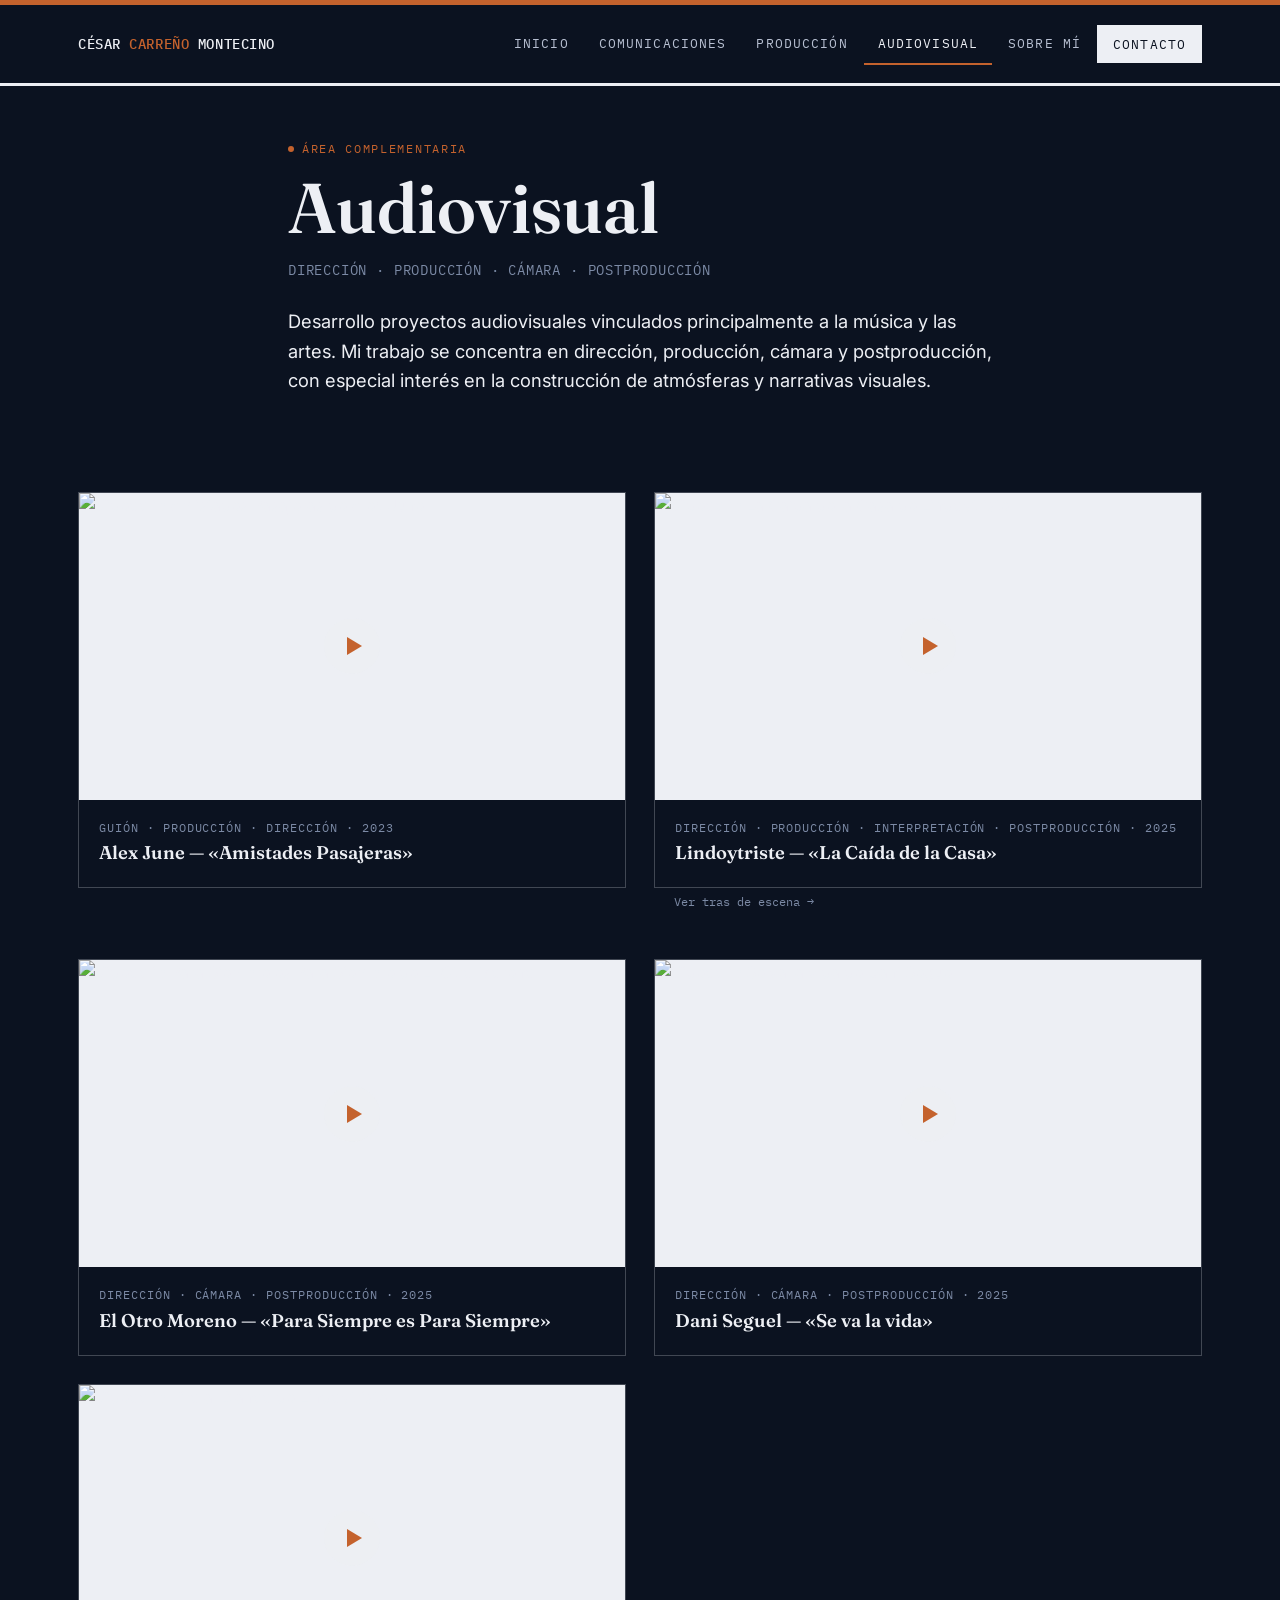
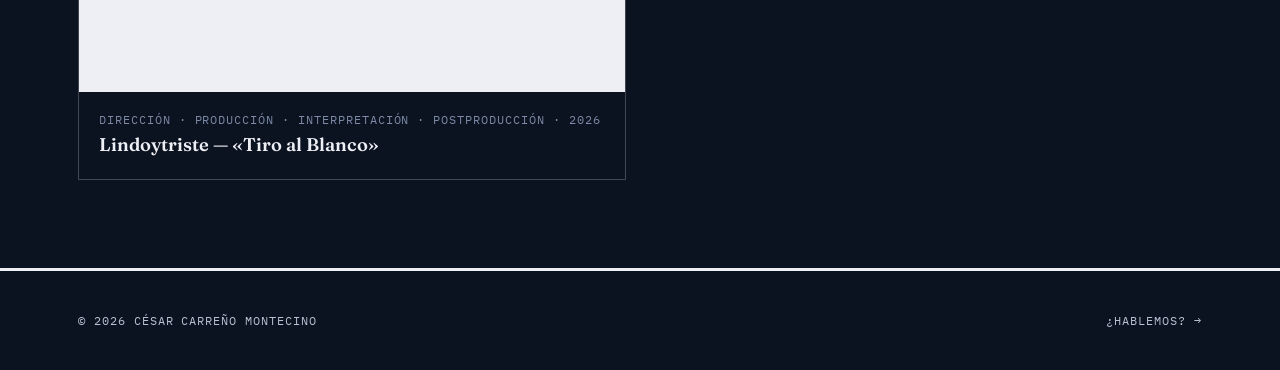
==== audiovisual.html @ a595844d "Actualizar URLs SEO y Open Graph al dominio final" ====
<!DOCTYPE html>
<html lang="es">
<head>
<meta charset="UTF-8">
<meta name="viewport" content="width=device-width, initial-scale=1.0">
<title>Audiovisual | César Carreño Montecino</title>
<meta name="description" content="Dirección, producción, cámara y postproducción de videoclips musicales para Alex June, Lindoytriste, El Otro Moreno y Dani Seguel.">
<link rel="canonical" href="https://cesar-carreno-portafolio.vercel.app/audiovisual">
<meta property="og:type" content="website">
<meta property="og:title" content="Audiovisual | César Carreño Montecino">
<meta property="og:description" content="Dirección · Producción · Cámara · Postproducción de videoclips musicales.">
<meta property="og:image" content="https://cesar-carreno-portafolio.vercel.app/images/hero-portrait.jpg">
<meta property="og:url" content="https://cesar-carreno-portafolio.vercel.app/audiovisual">
<meta name="twitter:card" content="summary_large_image">
<meta name="theme-color" content="#0B1220">
<link rel="icon" href="/favicon.svg" type="image/svg+xml">
<link rel="stylesheet" href="/styles.css">
</head>
<body>
<a class="skip-link" href="#main">Saltar al contenido</a>

<header class="masthead masthead-top">
  <div class="masthead-inner">
    <a class="wordmark" href="/">César <span>Carreño</span> Montecino</a>
    <button class="nav-toggle" aria-label="Abrir menú" aria-expanded="false">Menú</button>
    <nav class="mainnav">
      <a href="/">Inicio</a>
      <a href="/comunicaciones">Comunicaciones</a>
      <a href="/produccion">Producción</a>
      <a href="/audiovisual" class="active">Audiovisual</a>
      <a href="/sobre-mi">Sobre mí</a>
      <a href="/contacto" class="nav-cta">Contacto</a>
    </nav>
  </div>
</header>

<main id="main">
  <section class="tight">
    <div class="wrap section-head">
      <span class="eyebrow">Área complementaria</span>
      <h1>Audiovisual</h1>
      <p class="subtitle">Dirección · Producción · Cámara · Postproducción</p>
      <p class="lede" style="margin-top:26px;">Desarrollo proyectos audiovisuales vinculados principalmente a la música y las artes. Mi trabajo se concentra en dirección, producción, cámara y postproducción, con especial interés en la construcción de atmósferas y narrativas visuales.</p>
    </div>
  </section>

  <section class="tight" style="padding-top:0;">
    <div class="wrap">
      <div class="video-grid">

        <div>
          <a class="video-card" href="https://www.youtube.com/watch?v=8eD91YJhieY" target="_blank" rel="noopener noreferrer">
            <div class="video-thumb">
              <img src="https://img.youtube.com/vi/8eD91YJhieY/hqdefault.jpg" alt="Videoclip Amistades Pasajeras de Alex June" loading="lazy">
              <span class="play"><span>Reproducir</span></span>
            </div>
            <div class="video-info">
              <span class="byline">Guión · Producción · Dirección · 2023</span>
              <h4>Alex June — «Amistades Pasajeras»</h4>
            </div>
          </a>
        </div>

        <div>
          <a class="video-card" href="https://www.youtube.com/watch?v=Nj5y1FBvn6Q" target="_blank" rel="noopener noreferrer">
            <div class="video-thumb">
              <img src="https://img.youtube.com/vi/Nj5y1FBvn6Q/hqdefault.jpg" alt="Videoclip La Caída de la Casa de Lindoytriste" loading="lazy">
              <span class="play"><span>Reproducir</span></span>
            </div>
            <div class="video-info">
              <span class="byline">Dirección · Producción · Interpretación · Postproducción · 2025</span>
              <h4>Lindoytriste — «La Caída de la Casa»</h4>
            </div>
          </a>
          <div class="video-extra">
            <a href="https://www.youtube.com/watch?v=vmh6EcjZoqQ" target="_blank" rel="noopener noreferrer">Ver tras de escena →</a>
          </div>
        </div>

        <div>
          <a class="video-card" href="https://www.youtube.com/watch?v=SeJQJu-S7PA" target="_blank" rel="noopener noreferrer">
            <div class="video-thumb">
              <img src="https://img.youtube.com/vi/SeJQJu-S7PA/hqdefault.jpg" alt="Videoclip Para Siempre es Para Siempre de El Otro Moreno" loading="lazy">
              <span class="play"><span>Reproducir</span></span>
            </div>
            <div class="video-info">
              <span class="byline">Dirección · Cámara · Postproducción · 2025</span>
              <h4>El Otro Moreno — «Para Siempre es Para Siempre»</h4>
            </div>
          </a>
        </div>

        <div>
          <a class="video-card" href="https://www.youtube.com/watch?v=ylb5lRJeIGQ" target="_blank" rel="noopener noreferrer">
            <div class="video-thumb">
              <img src="https://img.youtube.com/vi/ylb5lRJeIGQ/hqdefault.jpg" alt="Videoclip Se va la vida de Dani Seguel" loading="lazy">
              <span class="play"><span>Reproducir</span></span>
            </div>
            <div class="video-info">
              <span class="byline">Dirección · Cámara · Postproducción · 2025</span>
              <h4>Dani Seguel — «Se va la vida»</h4>
            </div>
          </a>
        </div>

        <div>
          <a class="video-card" href="https://www.youtube.com/watch?v=xU6xwMFuQWM" target="_blank" rel="noopener noreferrer">
            <div class="video-thumb">
              <img src="https://img.youtube.com/vi/xU6xwMFuQWM/hqdefault.jpg" alt="Videoclip Tiro al Blanco de Lindoytriste" loading="lazy">
              <span class="play"><span>Reproducir</span></span>
            </div>
            <div class="video-info">
              <span class="byline">Dirección · Producción · Interpretación · Postproducción · 2026</span>
              <h4>Lindoytriste — «Tiro al Blanco»</h4>
            </div>
          </a>
        </div>

      </div>
    </div>
  </section>
</main>

<footer>
  <div class="wrap footer-inner">
    <span class="byline">© <span id="year"></span> César Carreño Montecino</span>
    <span class="byline"><a href="/contacto">¿Hablemos? →</a></span>
  </div>
</footer>

<script>document.getElementById('year').textContent = new Date().getFullYear();</script>
<script src="/script.js"></script>
</body>
</html>
---- styles.css ----
@import url('https://fonts.googleapis.com/css2?family=Fraunces:ital,opsz,wght@0,9..144,400;0,9..144,500;0,9..144,600;0,9..144,700;1,9..144,500&family=Inter:wght@400;500;600&family=IBM+Plex+Mono:wght@400;500&display=swap');

:root{
  --paper:#0B1220;
  --paper-alt:#111A2C;
  --ink:#EDEFF4;
  --ink-soft:#B8C0D2;
  --muted:#7C8AA5;
  --green:#3E8E7E;
  --red:#C4622D;
  --line:rgba(237,239,244,0.12);
  --line-strong:rgba(237,239,244,0.24);
  --display:'Fraunces',Georgia,serif;
  --body:'Inter',-apple-system,BlinkMacSystemFont,sans-serif;
  --mono:'IBM Plex Mono',ui-monospace,Menlo,monospace;
  --max:1180px;
}

*{box-sizing:border-box;}
html{scroll-behavior:smooth;}
body{
  margin:0;
  background:var(--paper);
  color:var(--ink);
  font-family:var(--body);
  font-size:16px;
  line-height:1.6;
  -webkit-font-smoothing:antialiased;
}
img{max-width:100%;display:block;}
a{color:inherit;}
.wrap{max-width:var(--max);margin:0 auto;padding:0 28px;}

.skip-link{
  position:absolute;left:-999px;top:0;background:var(--ink);color:var(--paper);
  padding:10px 16px;z-index:200;font-family:var(--mono);font-size:13px;
}
.skip-link:focus{left:12px;top:12px;}

.eyebrow{
  font-family:var(--mono);
  font-size:12px;
  letter-spacing:.14em;
  text-transform:uppercase;
  color:var(--red);
  display:inline-flex;
  align-items:center;
  gap:8px;
}
.eyebrow::before{
  content:"";
  width:6px;height:6px;
  background:var(--red);
  border-radius:50%;
  display:inline-block;
}
.byline{
  font-family:var(--mono);
  font-size:12px;
  letter-spacing:.08em;
  color:var(--muted);
  text-transform:uppercase;
}

.masthead{
  border-bottom:3px solid var(--ink);
  position:sticky;top:0;
  background:var(--paper);
  z-index:100;
}
.masthead-top{
  border-top:5px solid var(--red);
}
.masthead-inner{
  display:flex;
  align-items:center;
  justify-content:space-between;
  padding:18px 28px;
  max-width:var(--max);
  margin:0 auto;
}
.wordmark{
  font-family:var(--mono);
  font-weight:500;
  font-size:14px;
  letter-spacing:.04em;
  text-decoration:none;
  color:var(--ink);
  text-transform:uppercase;
}
.wordmark span{color:var(--red);}
nav.mainnav{display:flex;align-items:center;gap:2px;}
nav.mainnav a{
  font-family:var(--mono);
  font-size:12.5px;
  letter-spacing:.09em;
  text-transform:uppercase;
  text-decoration:none;
  color:var(--ink-soft);
  padding:10px 14px;
  border-bottom:2px solid transparent;
  transition:color .15s ease,border-color .15s ease;
}
nav.mainnav a:hover{color:var(--red);}
nav.mainnav a.active{color:var(--ink);border-color:var(--red);}
.nav-cta{
  font-family:var(--mono);
  font-size:12px;
  letter-spacing:.08em;
  text-transform:uppercase;
  background:var(--ink);
  color:var(--paper) !important;
  padding:9px 16px !important;
  border-bottom:none !important;
}
.nav-cta:hover{background:var(--red);color:var(--paper) !important;}
.nav-toggle{
  display:none;
  background:none;border:1px solid var(--ink);
  font-family:var(--mono);font-size:12px;letter-spacing:.08em;
  padding:8px 12px;cursor:pointer;color:var(--ink);text-transform:uppercase;
}

@media (max-width:860px){
  nav.mainnav{
    display:none;
    position:absolute;top:100%;left:0;right:0;
    background:var(--paper);
    border-bottom:3px solid var(--ink);
    flex-direction:column;align-items:stretch;padding:6px 0;
  }
  nav.mainnav.open{display:flex;}
  nav.mainnav a{padding:14px 28px;border-bottom:1px solid var(--line);}
  .nav-toggle{display:block;}
}

.btn{
  display:inline-flex;
  align-items:center;
  gap:8px;
  font-family:var(--mono);
  font-size:12.5px;
  letter-spacing:.08em;
  text-transform:uppercase;
  text-decoration:none;
  padding:13px 22px;
  border:1.5px solid var(--ink);
  color:var(--ink);
  transition:background .15s ease, color .15s ease, border-color .15s ease;
  cursor:pointer;
  background:transparent;
}
.btn:hover{background:var(--ink);color:var(--paper);}
.btn-solid{background:var(--ink);color:var(--paper);}
.btn-solid:hover{background:var(--red);border-color:var(--red);}
.btn-red{border-color:var(--red);color:var(--red);}
.btn-red:hover{background:var(--red);color:var(--paper);}
.btn-row{display:flex;flex-wrap:wrap;gap:12px;}

section{padding:76px 0;}
section.tight{padding:48px 0;}
.section-head{max-width:760px;margin-bottom:48px;}
.section-head h1, .section-head h2{margin:10px 0 0;}
h1,h2,h3,h4{font-family:var(--display);font-weight:600;line-height:1.08;margin:0 0 .5em;}
h1{font-size:clamp(2.6rem,6vw,4.4rem);}
h2{font-size:clamp(1.9rem,3.6vw,2.7rem);}
h3{font-size:1.35rem;font-weight:600;}
p{margin:0 0 1em;color:var(--ink-soft);}
p.lede{font-size:1.15rem;color:var(--ink);}
.subtitle{
  font-family:var(--mono);
  font-size:13.5px;
  letter-spacing:.06em;
  text-transform:uppercase;
  color:var(--muted);
  margin-top:14px;
}
hr.rule{border:none;border-top:1px solid var(--line);margin:0;}
hr.rule-strong{border:none;border-top:2px solid var(--ink);margin:0;}

a.inline-link{
  color:var(--red);
  text-decoration-thickness:1px;
  text-underline-offset:3px;
}
a.inline-link:hover{color:var(--ink);}

.hero{padding:56px 0 72px;}
.hero-grid{display:grid;grid-template-columns:1.1fr .9fr;gap:56px;align-items:center;}
.hero-photo-wrap{
  border:2px solid var(--ink);
  position:relative;
}
.hero-photo-wrap::before{
  content:"";
  position:absolute;inset:10px;
  border:1px solid var(--red);
  pointer-events:none;
}
.hero-photo-wrap img{width:100%;height:100%;object-fit:cover;aspect-ratio:4/5;}
.hero-name{margin-top:16px;}
.hero-role{font-family:var(--mono);font-size:14px;letter-spacing:.05em;color:var(--ink-soft);text-transform:uppercase;margin-top:10px;}
.hero-value{font-family:var(--display);font-style:italic;font-weight:500;font-size:1.4rem;color:var(--green);margin:20px 0;}
.hero-bio{max-width:52ch;}
.hero .btn-row{margin-top:28px;}

@media (max-width:860px){
  .hero-grid{grid-template-columns:1fr;gap:36px;}
  .hero-photo-wrap{max-width:340px;}
}

.teasers{display:grid;grid-template-columns:repeat(3,1fr);gap:1px;background:var(--ink);border-top:1px solid var(--ink);border-bottom:1px solid var(--ink);}
.teaser{background:var(--paper);padding:32px 28px;text-decoration:none;color:var(--ink);transition:background .15s ease;}
.teaser:hover{background:var(--paper-alt);}
.teaser .num{font-family:var(--mono);font-size:12px;color:var(--red);}
.teaser h3{margin:14px 0 10px;}
.teaser p{font-size:.95rem;margin:0;}
@media (max-width:760px){.teasers{grid-template-columns:1fr;}}

.project{padding:56px 0;border-top:1px solid var(--line);}
.project-grid{display:grid;grid-template-columns:.85fr 1.15fr;gap:48px;align-items:start;}
.project-media img{width:100%;border:1px solid var(--line-strong);}
.project-media figcaption{font-family:var(--mono);font-size:11.5px;color:var(--muted);margin-top:8px;letter-spacing:.03em;}
.project-media{margin:0;}
.project h3{margin-top:8px;}
.tags{font-family:var(--mono);font-size:12px;letter-spacing:.04em;color:var(--green);text-transform:uppercase;margin:16px 0;}
.linklist{list-style:none;margin:18px 0 0;padding:0;display:flex;flex-direction:column;gap:8px;}
.linklist li a{
  font-family:var(--mono);font-size:13px;letter-spacing:.02em;
  text-decoration:none;color:var(--ink);
  border-bottom:1px solid var(--line-strong);
  padding-bottom:2px;
  display:inline-block;
}
.linklist li a:hover{color:var(--red);border-color:var(--red);}
.linklist li a::after{content:" \2197";color:var(--red);}
.stat{
  display:inline-block;
  font-family:var(--display);
  font-weight:700;
  font-size:2.6rem;
  color:var(--green);
  line-height:1;
  margin:6px 0 2px;
}
.stat-label{font-family:var(--mono);font-size:12px;letter-spacing:.04em;color:var(--muted);text-transform:uppercase;display:block;margin-bottom:14px;}

@media (max-width:860px){
  .project-grid{grid-template-columns:1fr;gap:26px;}
}

.poster-row{display:grid;grid-template-columns:1fr 1fr;gap:14px;margin-top:18px;}
.poster-row a{border:1px solid var(--line-strong);display:block;}
.poster-row img{width:100%;}
@media (max-width:560px){.poster-row{grid-template-columns:1fr;}}

.poster-link{border:1px solid var(--line-strong);display:block;text-decoration:none;margin-top:18px;max-width:280px;}
.poster-link img{width:100%;}
.poster-link .cap{
  font-family:var(--mono);font-size:11.5px;color:var(--ink);
  padding:8px 10px;border-top:1px solid var(--line);
  display:flex;justify-content:space-between;
}
.poster-link .cap::after{content:"\2197";color:var(--red);}
.poster-link:hover .cap{color:var(--red);}

.card-grid{display:grid;grid-template-columns:repeat(3,1fr);gap:1px;background:var(--line-strong);border:1px solid var(--line-strong);}
.card{background:var(--paper);padding:26px 24px;}
.card h4{font-family:var(--display);font-size:1.1rem;font-weight:600;margin:0 0 6px;}
.card p{font-size:.92rem;margin:0;}
.card a.inline-link{font-family:var(--mono);font-size:11.5px;text-decoration:none;text-transform:uppercase;letter-spacing:.05em;}
@media (max-width:760px){.card-grid{grid-template-columns:1fr;}}
@media (min-width:761px) and (max-width:1000px){.card-grid{grid-template-columns:repeat(2,1fr);}}

.comp-grid{display:grid;grid-template-columns:repeat(2,1fr);gap:0;border-top:1px solid var(--line-strong);}
.comp-item{padding:22px 0;border-bottom:1px solid var(--line);display:grid;grid-template-columns:auto 1fr;gap:22px;align-items:baseline;}
.comp-item:nth-child(odd){padding-right:24px;}
.comp-item:nth-child(even){padding-left:24px;border-left:1px solid var(--line);}
.comp-num{font-family:var(--mono);font-size:12px;color:var(--red);}
.comp-item h4{margin:0 0 4px;font-family:var(--display);font-size:1.05rem;}
.comp-item p{margin:0;font-size:.92rem;}
@media (max-width:760px){
  .comp-grid{grid-template-columns:1fr;}
  .comp-item:nth-child(even){padding-left:0;border-left:none;}
}

.timeline{border-top:1px solid var(--line-strong);}
.tl-item{
  display:grid;grid-template-columns:140px 1fr;gap:24px;
  padding:22px 0;border-bottom:1px solid var(--line);
}
.tl-year{font-family:var(--mono);font-size:12.5px;color:var(--red);letter-spacing:.03em;padding-top:3px;}
.tl-item h4{margin:0 0 4px;font-family:var(--display);font-weight:600;font-size:1.15rem;}
.tl-item p{margin:0;font-size:.92rem;color:var(--muted);}
@media (max-width:600px){.tl-item{grid-template-columns:1fr;gap:6px;}}

.tools-grid{display:grid;grid-template-columns:repeat(4,1fr);gap:32px;}
.tools-group .byline{display:block;margin-bottom:14px;}
.tools-group ul{list-style:none;margin:0;padding:0;}
.tools-group li{
  font-family:var(--body);font-size:.95rem;
  padding:9px 0;border-bottom:1px solid var(--line);
}
@media (max-width:900px){.tools-grid{grid-template-columns:repeat(2,1fr);}}
@media (max-width:520px){.tools-grid{grid-template-columns:1fr;}}

.video-grid{display:grid;grid-template-columns:repeat(2,1fr);gap:28px;}
.video-card{border:1px solid var(--line-strong);text-decoration:none;color:var(--ink);display:block;}
.video-thumb{position:relative;aspect-ratio:16/9;overflow:hidden;background:var(--ink);}
.video-thumb img{width:100%;height:100%;object-fit:cover;transition:transform .3s ease;}
.video-card:hover .video-thumb img{transform:scale(1.04);}
.play{
  position:absolute;inset:0;display:flex;align-items:center;justify-content:center;
}
.play span{
  width:56px;height:56px;border-radius:50%;
  background:rgba(237,239,244,.92);
  display:flex;align-items:center;justify-content:center;
  color:var(--ink);font-size:0;
}
.play span::before{
  content:"";
  border-style:solid;border-width:9px 0 9px 15px;
  border-color:transparent transparent transparent var(--red);
  margin-left:4px;
}
.video-info{padding:18px 20px;}
.video-info .byline{display:block;margin-bottom:6px;}
.video-info h4{margin:0 0 6px;font-family:var(--display);font-size:1.15rem;}
.video-info p{margin:0;font-size:.9rem;}
.video-extra{padding:0 20px 18px;}
.video-extra a{font-family:var(--mono);font-size:11.5px;text-decoration:none;color:var(--muted);}
.video-extra a:hover{color:var(--red);}
@media (max-width:760px){.video-grid{grid-template-columns:1fr;}}

.contact-grid{display:grid;grid-template-columns:1fr 1fr;gap:56px;}
.contact-info dt{font-family:var(--mono);font-size:11.5px;letter-spacing:.06em;text-transform:uppercase;color:var(--muted);margin-top:20px;}
.contact-info dd{margin:4px 0 0;font-size:1.05rem;}
.contact-info dd a{text-decoration:none;color:var(--ink);}
.contact-info dd a:hover{color:var(--red);}
.social-row{display:flex;gap:14px;margin-top:26px;}
@media (max-width:800px){.contact-grid{grid-template-columns:1fr;gap:36px;}}

footer{border-top:3px solid var(--ink);padding:40px 0;margin-top:40px;}
.footer-inner{display:flex;justify-content:space-between;align-items:center;flex-wrap:wrap;gap:16px;}
footer .byline{color:var(--ink-soft);}
footer a{text-decoration:none;}
footer a:hover{color:var(--red);}

.intro-block{max-width:820px;}
.press-image{border:1px solid var(--line-strong);}
.press-image img{width:100%;}
.press-image figcaption{font-family:var(--mono);font-size:11.5px;color:var(--muted);margin-top:8px;}
::selection{background:var(--red);color:var(--paper);}
:focus-visible{outline:2px solid var(--red);outline-offset:2px;}
@media (prefers-reduced-motion: reduce){
  html{scroll-behavior:auto;}
  *{transition:none !important;}
}
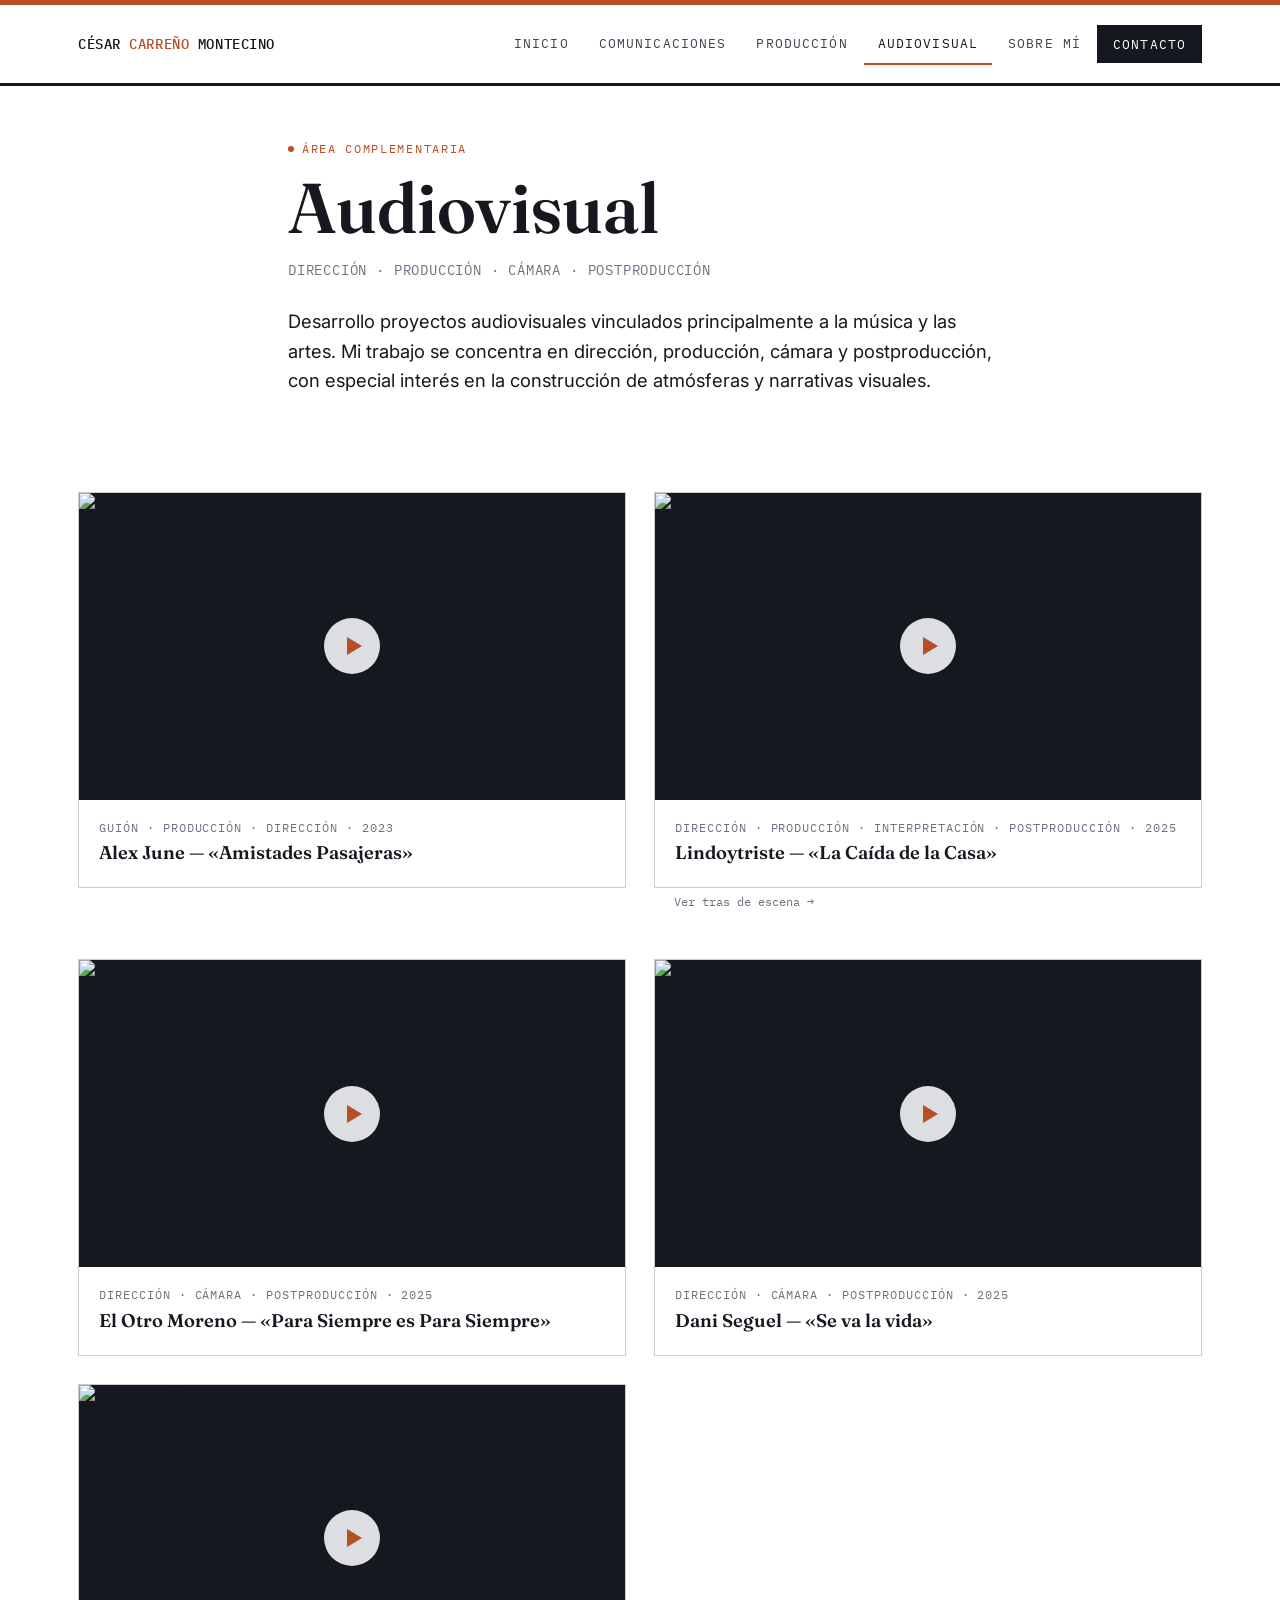
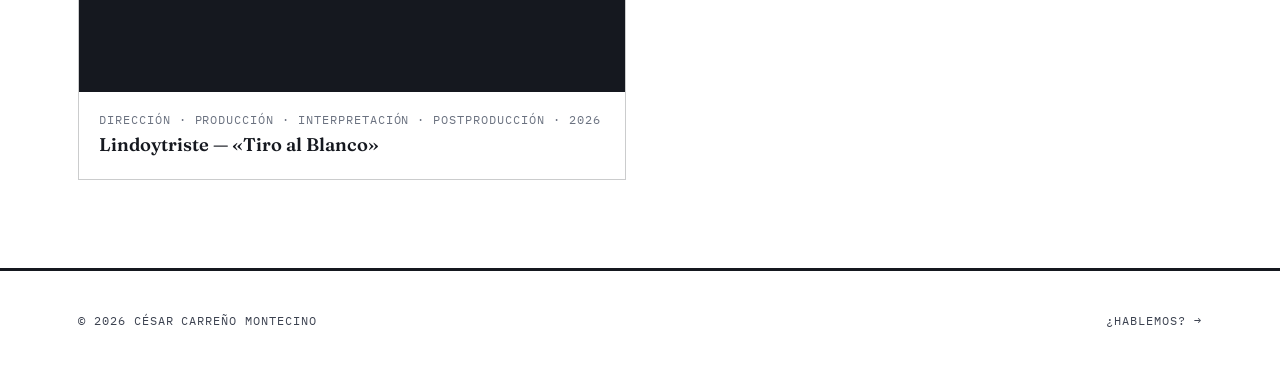
==== commit 979cad86: "Cambiar paleta de colores a fondo blanco con texto oscuro" ====
--- a/audiovisual.html
+++ b/audiovisual.html
@@ -12,7 +12,7 @@
 <meta property="og:image" content="https://cesar-carreno-portafolio.vercel.app/images/hero-portrait.jpg">
 <meta property="og:url" content="https://cesar-carreno-portafolio.vercel.app/audiovisual">
 <meta name="twitter:card" content="summary_large_image">
-<meta name="theme-color" content="#0B1220">
+<meta name="theme-color" content="#FFFFFF">
 <link rel="icon" href="/favicon.svg" type="image/svg+xml">
 <link rel="stylesheet" href="/styles.css">
 </head>
--- a/styles.css
+++ b/styles.css
@@ -1,15 +1,15 @@
 @import url('https://fonts.googleapis.com/css2?family=Fraunces:ital,opsz,wght@0,9..144,400;0,9..144,500;0,9..144,600;0,9..144,700;1,9..144,500&family=Inter:wght@400;500;600&family=IBM+Plex+Mono:wght@400;500&display=swap');
 
 :root{
-  --paper:#0B1220;
-  --paper-alt:#111A2C;
-  --ink:#EDEFF4;
-  --ink-soft:#B8C0D2;
-  --muted:#7C8AA5;
-  --green:#3E8E7E;
-  --red:#C4622D;
-  --line:rgba(237,239,244,0.12);
-  --line-strong:rgba(237,239,244,0.24);
+  --paper:#FFFFFF;
+  --paper-alt:#F3F2EE;
+  --ink:#15181F;
+  --ink-soft:#3C4250;
+  --muted:#6B7280;
+  --green:#2C6E5E;
+  --red:#B84E24;
+  --line:rgba(21,24,31,0.12);
+  --line-strong:rgba(21,24,31,0.22);
   --display:'Fraunces',Georgia,serif;
   --body:'Inter',-apple-system,BlinkMacSystemFont,sans-serif;
   --mono:'IBM Plex Mono',ui-monospace,Menlo,monospace;
@@ -27,7 +27,7 @@
   line-height:1.6;
   -webkit-font-smoothing:antialiased;
 }
-img{max-width:100%;display:block;}
+img{max-width:100%;height:auto;display:block;}
 a{color:inherit;}
 .wrap{max-width:var(--max);margin:0 auto;padding:0 28px;}
 
@@ -197,10 +197,10 @@
   border:1px solid var(--red);
   pointer-events:none;
 }
-.hero-photo-wrap img{width:100%;height:100%;object-fit:cover;aspect-ratio:4/5;}
+.hero-photo-wrap img{width:100%;height:100%;object-fit:cover;object-position:30% 25%;aspect-ratio:4/5;}
 .hero-name{margin-top:16px;}
 .hero-role{font-family:var(--mono);font-size:14px;letter-spacing:.05em;color:var(--ink-soft);text-transform:uppercase;margin-top:10px;}
-.hero-value{font-family:var(--display);font-style:italic;font-weight:500;font-size:1.4rem;color:var(--green);margin:20px 0;}
+.hero-value{font-family:var(--body);font-weight:500;font-size:1.05rem;color:var(--green);margin:20px 0;letter-spacing:.01em;}
 .hero-bio{max-width:52ch;}
 .hero .btn-row{margin-top:28px;}
 
@@ -250,7 +250,7 @@
 }
 
 .poster-row{display:grid;grid-template-columns:1fr 1fr;gap:14px;margin-top:18px;}
-.poster-row a{border:1px solid var(--line-strong);display:block;}
+.poster-row img{border:1px solid var(--line-strong);}
 .poster-row img{width:100%;}
 @media (max-width:560px){.poster-row{grid-template-columns:1fr;}}
 
@@ -357,3 +357,16 @@
   html{scroll-behavior:auto;}
   *{transition:none !important;}
 }
+
+/* -------- Lightbox -------- */
+.lightbox-img{cursor:zoom-in;}
+.lightbox-overlay{
+  position:fixed;inset:0;background:rgba(11,18,32,.92);
+  display:none;align-items:center;justify-content:center;
+  z-index:300;padding:32px;cursor:zoom-out;
+}
+.lightbox-overlay.active{display:flex;}
+.lightbox-overlay img{
+  max-width:90vw;max-height:90vh;width:auto;
+  border:1px solid var(--line-strong);
+}
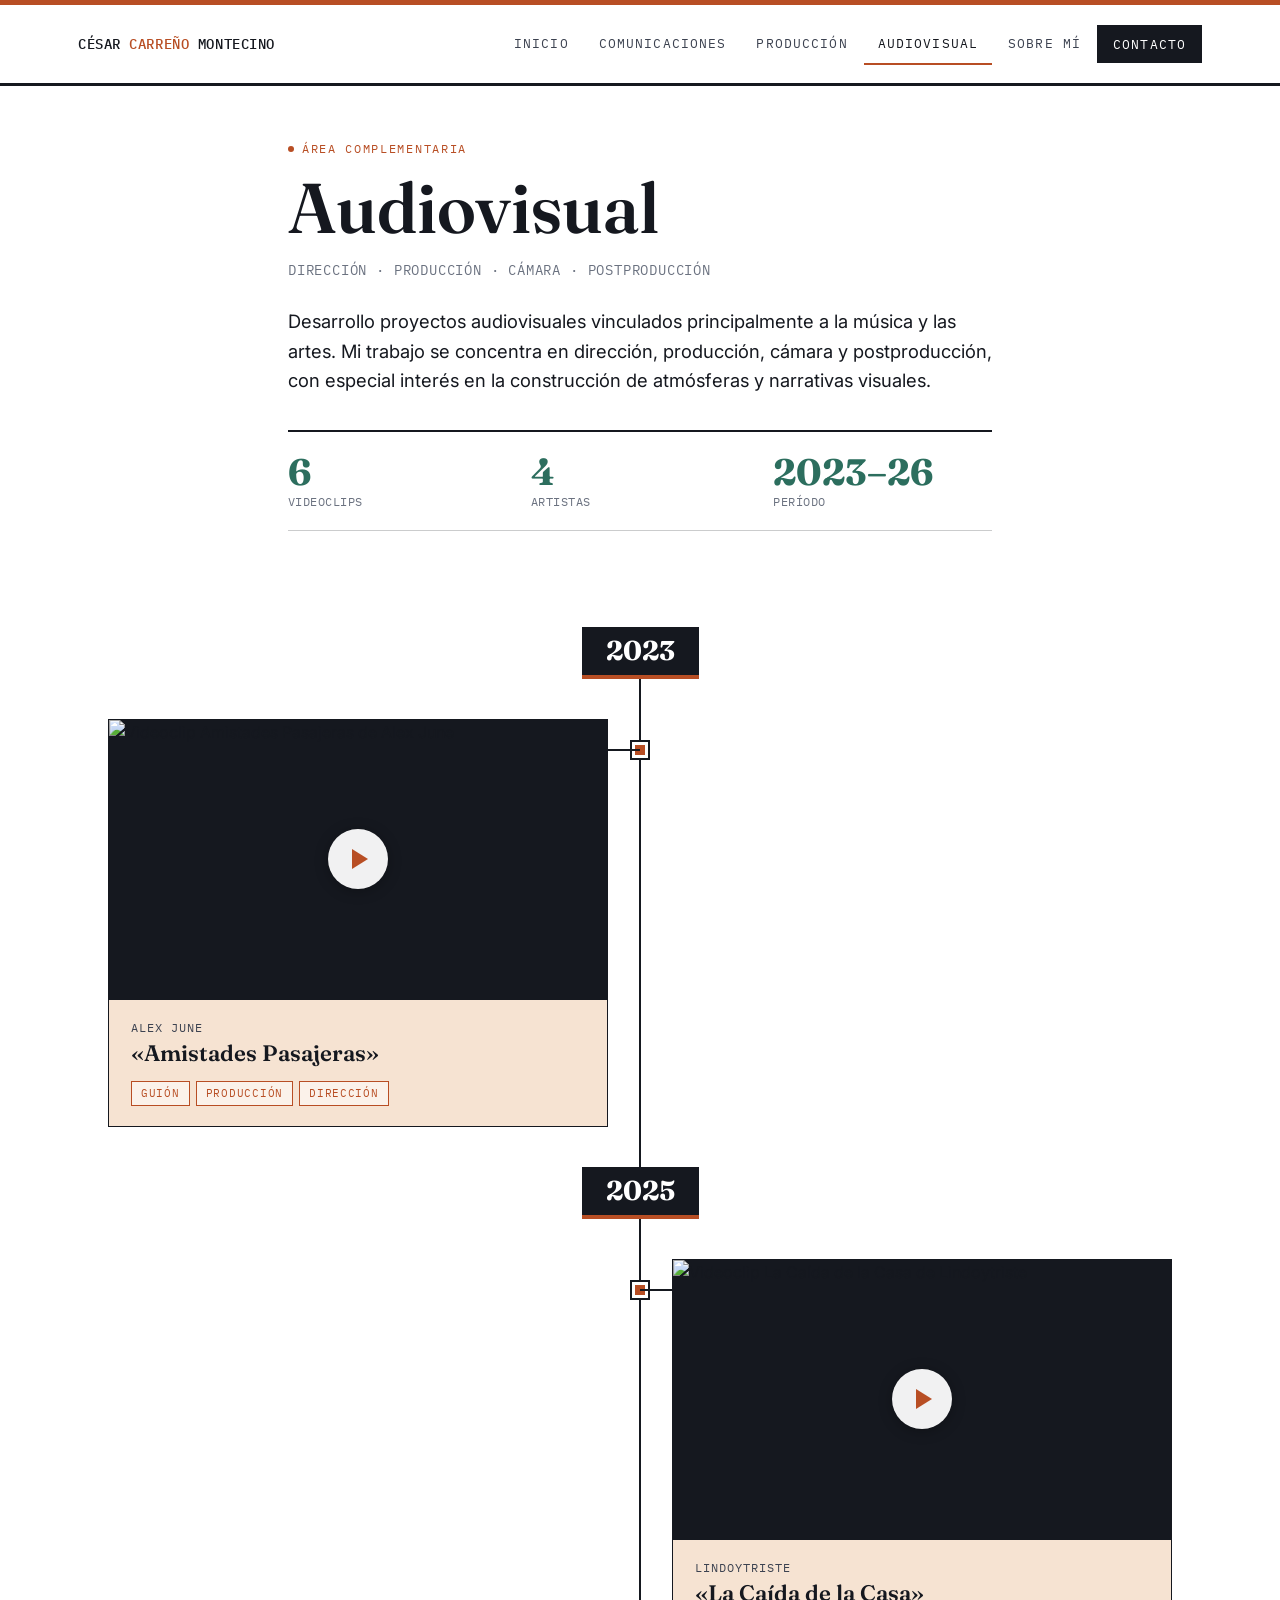
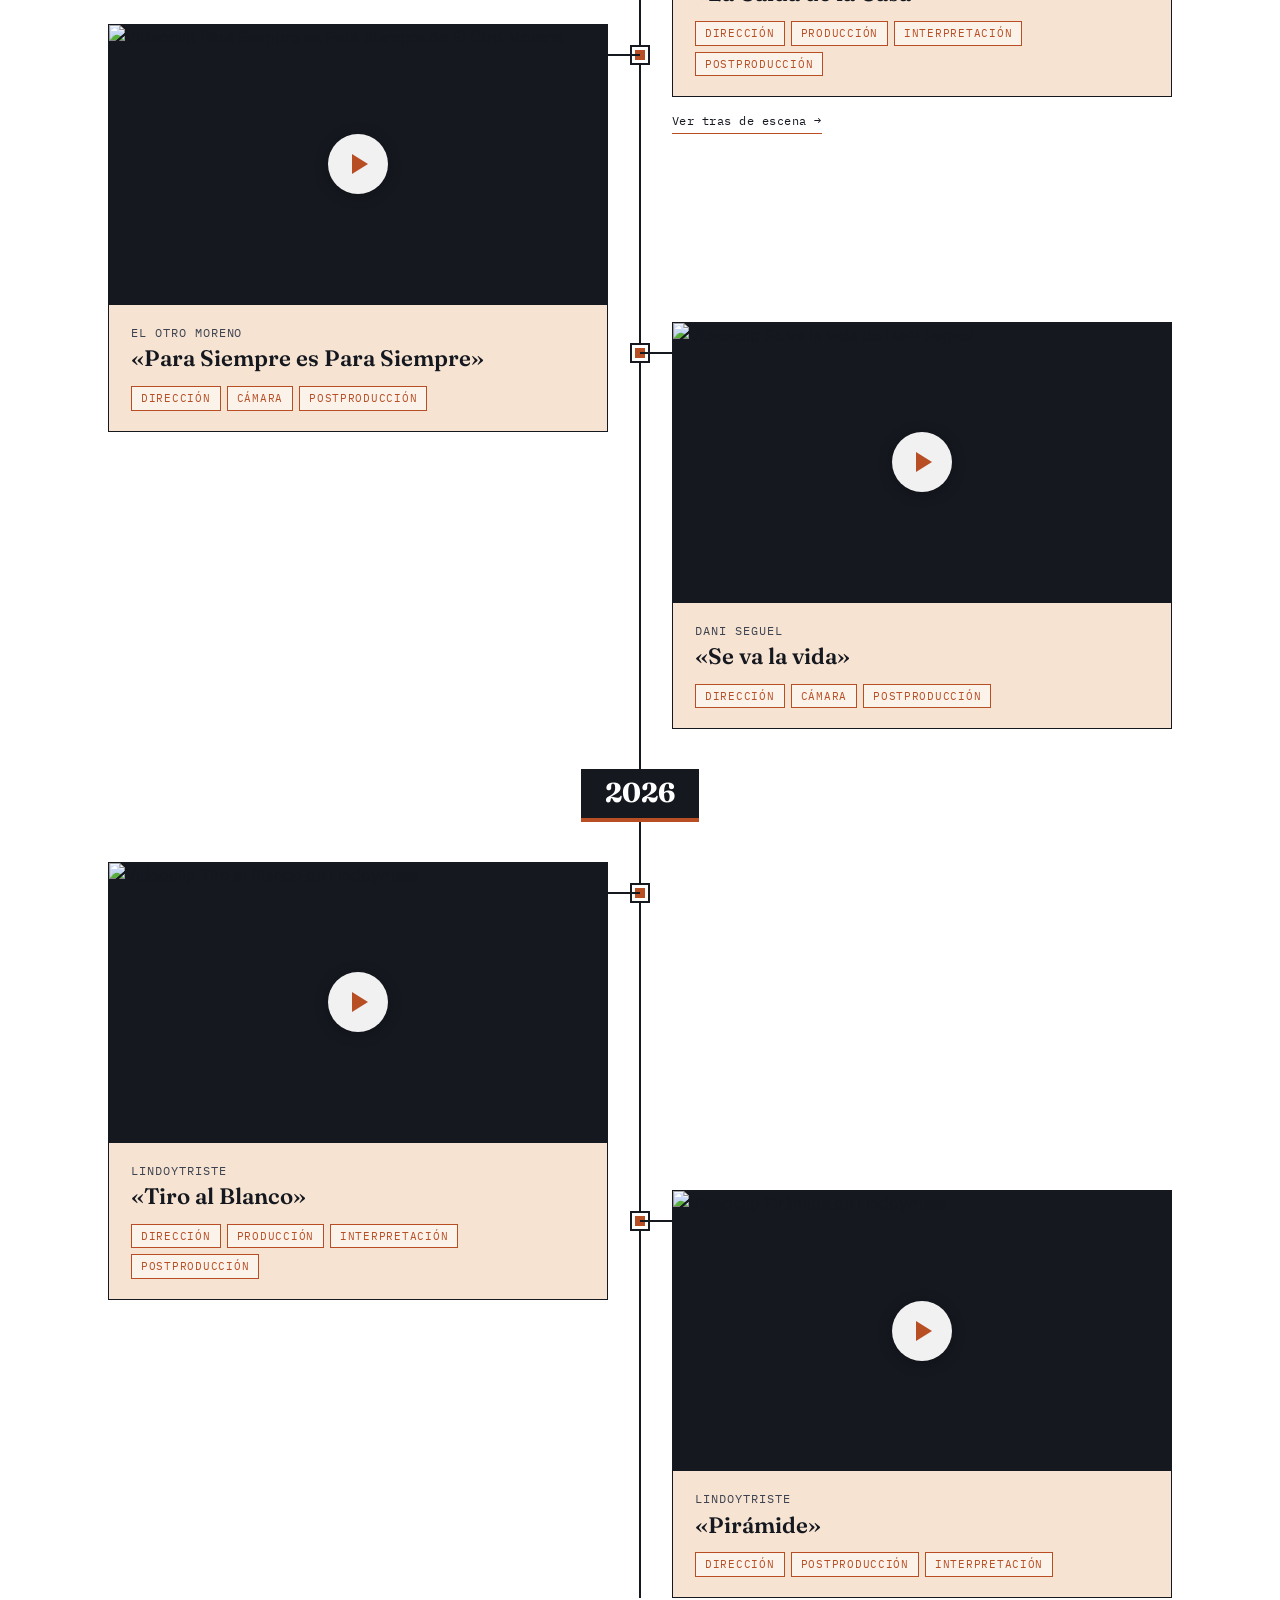
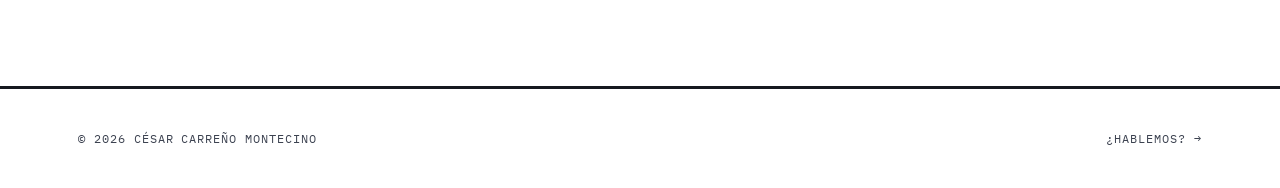
==== commit b7b92572: "Rediseñar Audiovisual como línea de tiempo y agregar Pirámide de Lindoytriste Co-Authored-By: Claude" ====
--- a/audiovisual.html
+++ b/audiovisual.html
@@ -41,82 +41,156 @@
       <h1>Audiovisual</h1>
       <p class="subtitle">Dirección · Producción · Cámara · Postproducción</p>
       <p class="lede" style="margin-top:26px;">Desarrollo proyectos audiovisuales vinculados principalmente a la música y las artes. Mi trabajo se concentra en dirección, producción, cámara y postproducción, con especial interés en la construcción de atmósferas y narrativas visuales.</p>
+      <div class="av-stats">
+        <div><span class="stat">6</span><span class="stat-label">Videoclips</span></div>
+        <div><span class="stat">4</span><span class="stat-label">Artistas</span></div>
+        <div><span class="stat">2023–26</span><span class="stat-label">Período</span></div>
+      </div>
     </div>
   </section>
 
   <section class="tight" style="padding-top:0;">
     <div class="wrap">
-      <div class="video-grid">
-
-        <div>
-          <a class="video-card" href="https://www.youtube.com/watch?v=8eD91YJhieY" target="_blank" rel="noopener noreferrer">
-            <div class="video-thumb">
-              <img src="https://img.youtube.com/vi/8eD91YJhieY/hqdefault.jpg" alt="Videoclip Amistades Pasajeras de Alex June" loading="lazy">
-              <span class="play"><span>Reproducir</span></span>
+      <ol class="av-timeline" aria-label="Videoclips en orden cronológico, del más antiguo al más reciente">
+
+        <li class="av-year"><time datetime="2023">2023</time></li>
+
+        <li class="av-item is-left">
+          <span class="av-dot" aria-hidden="true"></span>
+          <article class="av-card">
+            <a class="video-card" href="https://www.youtube.com/watch?v=8eD91YJhieY" target="_blank" rel="noopener noreferrer">
+              <div class="video-thumb">
+                <img src="https://img.youtube.com/vi/8eD91YJhieY/hqdefault.jpg" alt="Videoclip Amistades Pasajeras de Alex June" loading="lazy">
+                <span class="play"><span>Reproducir</span></span>
+              </div>
+              <div class="video-info">
+                <span class="byline">Alex June</span>
+                <h4>«Amistades Pasajeras»</h4>
+                <ul class="av-roles">
+                  <li>Guión</li>
+                  <li>Producción</li>
+                  <li>Dirección</li>
+                </ul>
+              </div>
+            </a>
+          </article>
+        </li>
+
+        <li class="av-year"><time datetime="2025">2025</time></li>
+
+        <li class="av-item is-right">
+          <span class="av-dot" aria-hidden="true"></span>
+          <article class="av-card">
+            <a class="video-card" href="https://www.youtube.com/watch?v=Nj5y1FBvn6Q" target="_blank" rel="noopener noreferrer">
+              <div class="video-thumb">
+                <img src="https://img.youtube.com/vi/Nj5y1FBvn6Q/hqdefault.jpg" alt="Videoclip La Caída de la Casa de Lindoytriste" loading="lazy">
+                <span class="play"><span>Reproducir</span></span>
+              </div>
+              <div class="video-info">
+                <span class="byline">Lindoytriste</span>
+                <h4>«La Caída de la Casa»</h4>
+                <ul class="av-roles">
+                  <li>Dirección</li>
+                  <li>Producción</li>
+                  <li>Interpretación</li>
+                  <li>Postproducción</li>
+                </ul>
+              </div>
+            </a>
+            <div class="video-extra">
+              <a href="https://www.youtube.com/watch?v=vmh6EcjZoqQ" target="_blank" rel="noopener noreferrer">Ver tras de escena →</a>
             </div>
-            <div class="video-info">
-              <span class="byline">Guión · Producción · Dirección · 2023</span>
-              <h4>Alex June — «Amistades Pasajeras»</h4>
-            </div>
-          </a>
-        </div>
-
-        <div>
-          <a class="video-card" href="https://www.youtube.com/watch?v=Nj5y1FBvn6Q" target="_blank" rel="noopener noreferrer">
-            <div class="video-thumb">
-              <img src="https://img.youtube.com/vi/Nj5y1FBvn6Q/hqdefault.jpg" alt="Videoclip La Caída de la Casa de Lindoytriste" loading="lazy">
-              <span class="play"><span>Reproducir</span></span>
-            </div>
-            <div class="video-info">
-              <span class="byline">Dirección · Producción · Interpretación · Postproducción · 2025</span>
-              <h4>Lindoytriste — «La Caída de la Casa»</h4>
-            </div>
-          </a>
-          <div class="video-extra">
-            <a href="https://www.youtube.com/watch?v=vmh6EcjZoqQ" target="_blank" rel="noopener noreferrer">Ver tras de escena →</a>
-          </div>
-        </div>
-
-        <div>
-          <a class="video-card" href="https://www.youtube.com/watch?v=SeJQJu-S7PA" target="_blank" rel="noopener noreferrer">
-            <div class="video-thumb">
-              <img src="https://img.youtube.com/vi/SeJQJu-S7PA/hqdefault.jpg" alt="Videoclip Para Siempre es Para Siempre de El Otro Moreno" loading="lazy">
-              <span class="play"><span>Reproducir</span></span>
-            </div>
-            <div class="video-info">
-              <span class="byline">Dirección · Cámara · Postproducción · 2025</span>
-              <h4>El Otro Moreno — «Para Siempre es Para Siempre»</h4>
-            </div>
-          </a>
-        </div>
-
-        <div>
-          <a class="video-card" href="https://www.youtube.com/watch?v=ylb5lRJeIGQ" target="_blank" rel="noopener noreferrer">
-            <div class="video-thumb">
-              <img src="https://img.youtube.com/vi/ylb5lRJeIGQ/hqdefault.jpg" alt="Videoclip Se va la vida de Dani Seguel" loading="lazy">
-              <span class="play"><span>Reproducir</span></span>
-            </div>
-            <div class="video-info">
-              <span class="byline">Dirección · Cámara · Postproducción · 2025</span>
-              <h4>Dani Seguel — «Se va la vida»</h4>
-            </div>
-          </a>
-        </div>
-
-        <div>
-          <a class="video-card" href="https://www.youtube.com/watch?v=xU6xwMFuQWM" target="_blank" rel="noopener noreferrer">
-            <div class="video-thumb">
-              <img src="https://img.youtube.com/vi/xU6xwMFuQWM/hqdefault.jpg" alt="Videoclip Tiro al Blanco de Lindoytriste" loading="lazy">
-              <span class="play"><span>Reproducir</span></span>
-            </div>
-            <div class="video-info">
-              <span class="byline">Dirección · Producción · Interpretación · Postproducción · 2026</span>
-              <h4>Lindoytriste — «Tiro al Blanco»</h4>
-            </div>
-          </a>
-        </div>
-
-      </div>
+          </article>
+        </li>
+
+        <li class="av-item is-left">
+          <span class="av-dot" aria-hidden="true"></span>
+          <article class="av-card">
+            <a class="video-card" href="https://www.youtube.com/watch?v=SeJQJu-S7PA" target="_blank" rel="noopener noreferrer">
+              <div class="video-thumb">
+                <img src="https://img.youtube.com/vi/SeJQJu-S7PA/hqdefault.jpg" alt="Videoclip Para Siempre es Para Siempre de El Otro Moreno" loading="lazy">
+                <span class="play"><span>Reproducir</span></span>
+              </div>
+              <div class="video-info">
+                <span class="byline">El Otro Moreno</span>
+                <h4>«Para Siempre es Para Siempre»</h4>
+                <ul class="av-roles">
+                  <li>Dirección</li>
+                  <li>Cámara</li>
+                  <li>Postproducción</li>
+                </ul>
+              </div>
+            </a>
+          </article>
+        </li>
+
+        <li class="av-item is-right">
+          <span class="av-dot" aria-hidden="true"></span>
+          <article class="av-card">
+            <a class="video-card" href="https://www.youtube.com/watch?v=ylb5lRJeIGQ" target="_blank" rel="noopener noreferrer">
+              <div class="video-thumb">
+                <img src="https://img.youtube.com/vi/ylb5lRJeIGQ/hqdefault.jpg" alt="Videoclip Se va la vida de Dani Seguel" loading="lazy">
+                <span class="play"><span>Reproducir</span></span>
+              </div>
+              <div class="video-info">
+                <span class="byline">Dani Seguel</span>
+                <h4>«Se va la vida»</h4>
+                <ul class="av-roles">
+                  <li>Dirección</li>
+                  <li>Cámara</li>
+                  <li>Postproducción</li>
+                </ul>
+              </div>
+            </a>
+          </article>
+        </li>
+
+        <li class="av-year"><time datetime="2026">2026</time></li>
+
+        <li class="av-item is-left">
+          <span class="av-dot" aria-hidden="true"></span>
+          <article class="av-card">
+            <a class="video-card" href="https://www.youtube.com/watch?v=xU6xwMFuQWM" target="_blank" rel="noopener noreferrer">
+              <div class="video-thumb">
+                <img src="https://img.youtube.com/vi/xU6xwMFuQWM/hqdefault.jpg" alt="Videoclip Tiro al Blanco de Lindoytriste" loading="lazy">
+                <span class="play"><span>Reproducir</span></span>
+              </div>
+              <div class="video-info">
+                <span class="byline">Lindoytriste</span>
+                <h4>«Tiro al Blanco»</h4>
+                <ul class="av-roles">
+                  <li>Dirección</li>
+                  <li>Producción</li>
+                  <li>Interpretación</li>
+                  <li>Postproducción</li>
+                </ul>
+              </div>
+            </a>
+          </article>
+        </li>
+
+        <li class="av-item is-right">
+          <span class="av-dot" aria-hidden="true"></span>
+          <article class="av-card">
+            <a class="video-card" href="https://www.youtube.com/watch?v=T8_iQDiPiyE" target="_blank" rel="noopener noreferrer">
+              <div class="video-thumb">
+                <img src="https://img.youtube.com/vi/T8_iQDiPiyE/hqdefault.jpg" alt="Videoclip Pirámide de Lindoytriste" loading="lazy">
+                <span class="play"><span>Reproducir</span></span>
+              </div>
+              <div class="video-info">
+                <span class="byline">Lindoytriste</span>
+                <h4>«Pirámide»</h4>
+                <ul class="av-roles">
+                  <li>Dirección</li>
+                  <li>Postproducción</li>
+                  <li>Interpretación</li>
+                </ul>
+              </div>
+            </a>
+          </article>
+        </li>
+
+      </ol>
     </div>
   </section>
 </main>
--- a/styles.css
+++ b/styles.css
@@ -10,6 +10,8 @@
   --red:#B84E24;
   --line:rgba(21,24,31,0.12);
   --line-strong:rgba(21,24,31,0.22);
+  --panel:#F6E3D2;
+  --panel-hover:#EFD4B8;
   --display:'Fraunces',Georgia,serif;
   --body:'Inter',-apple-system,BlinkMacSystemFont,sans-serif;
   --mono:'IBM Plex Mono',ui-monospace,Menlo,monospace;
@@ -199,19 +201,27 @@
 }
 .hero-photo-wrap img{width:100%;height:100%;object-fit:cover;object-position:30% 25%;aspect-ratio:4/5;}
 .hero-name{margin-top:16px;}
-.hero-role{font-family:var(--mono);font-size:14px;letter-spacing:.05em;color:var(--ink-soft);text-transform:uppercase;margin-top:10px;}
+.hero-role{
+  font-family:var(--mono);
+  font-size:clamp(11px,1.05vw,13.5px);
+  letter-spacing:.02em;word-spacing:-.2em;
+  color:var(--ink-soft);text-transform:uppercase;margin-top:10px;
+  text-wrap:balance;
+}
+.hero-role span{white-space:nowrap;}
+@media (max-width:900px){.hero-role{font-size:12px;}}
 .hero-value{font-family:var(--body);font-weight:500;font-size:1.05rem;color:var(--green);margin:20px 0;letter-spacing:.01em;}
 .hero-bio{max-width:52ch;}
 .hero .btn-row{margin-top:28px;}
 
-@media (max-width:860px){
+@media (max-width:900px){
   .hero-grid{grid-template-columns:1fr;gap:36px;}
   .hero-photo-wrap{max-width:340px;}
 }
 
 .teasers{display:grid;grid-template-columns:repeat(3,1fr);gap:1px;background:var(--ink);border-top:1px solid var(--ink);border-bottom:1px solid var(--ink);}
-.teaser{background:var(--paper);padding:32px 28px;text-decoration:none;color:var(--ink);transition:background .15s ease;}
-.teaser:hover{background:var(--paper-alt);}
+.teaser{background:var(--panel);padding:32px 28px;text-decoration:none;color:var(--ink);transition:background .15s ease;}
+.teaser:hover{background:var(--panel-hover);}
 .teaser .num{font-family:var(--mono);font-size:12px;color:var(--red);}
 .teaser h3{margin:14px 0 10px;}
 .teaser p{font-size:.95rem;margin:0;}
@@ -265,7 +275,8 @@
 .poster-link:hover .cap{color:var(--red);}
 
 .card-grid{display:grid;grid-template-columns:repeat(3,1fr);gap:1px;background:var(--line-strong);border:1px solid var(--line-strong);}
-.card{background:var(--paper);padding:26px 24px;}
+.card{background:var(--panel);padding:26px 24px;transition:background .15s ease;}
+.card:hover{background:var(--panel-hover);}
 .card h4{font-family:var(--display);font-size:1.1rem;font-weight:600;margin:0 0 6px;}
 .card p{font-size:.92rem;margin:0;}
 .card a.inline-link{font-family:var(--mono);font-size:11.5px;text-decoration:none;text-transform:uppercase;letter-spacing:.05em;}
@@ -287,8 +298,11 @@
 .timeline{border-top:1px solid var(--line-strong);}
 .tl-item{
   display:grid;grid-template-columns:140px 1fr;gap:24px;
-  padding:22px 0;border-bottom:1px solid var(--line);
-}
+  padding:20px 22px;margin-bottom:10px;
+  background:var(--panel);
+  transition:background .15s ease;
+}
+.tl-item:hover{background:var(--panel-hover);}
 .tl-year{font-family:var(--mono);font-size:12.5px;color:var(--red);letter-spacing:.03em;padding-top:3px;}
 .tl-item h4{margin:0 0 4px;font-family:var(--display);font-weight:600;font-size:1.15rem;}
 .tl-item p{margin:0;font-size:.92rem;color:var(--muted);}
@@ -304,34 +318,121 @@
 @media (max-width:900px){.tools-grid{grid-template-columns:repeat(2,1fr);}}
 @media (max-width:520px){.tools-grid{grid-template-columns:1fr;}}
 
-.video-grid{display:grid;grid-template-columns:repeat(2,1fr);gap:28px;}
-.video-card{border:1px solid var(--line-strong);text-decoration:none;color:var(--ink);display:block;}
-.video-thumb{position:relative;aspect-ratio:16/9;overflow:hidden;background:var(--ink);}
-.video-thumb img{width:100%;height:100%;object-fit:cover;transition:transform .3s ease;}
-.video-card:hover .video-thumb img{transform:scale(1.04);}
-.play{
-  position:absolute;inset:0;display:flex;align-items:center;justify-content:center;
-}
+/* ---------- Audiovisual: resumen + línea de tiempo ---------- */
+.av-stats{
+  display:grid;grid-template-columns:repeat(3,1fr);gap:24px;
+  border-top:2px solid var(--ink);border-bottom:1px solid var(--line-strong);
+  padding:22px 0 18px;margin-top:34px;max-width:760px;
+}
+.av-stats .stat{font-size:2.3rem;margin:0 0 2px;}
+.av-stats .stat-label{margin-bottom:0;}
+@media (max-width:520px){
+  .av-stats{gap:12px;}
+  .av-stats .stat{font-size:1.7rem;}
+  .av-stats .stat-label{font-size:10.5px;}
+}
+
+.av-timeline{
+  list-style:none;margin:0;padding:0;position:relative;
+  display:grid;grid-template-columns:1fr 64px 1fr;row-gap:40px;
+}
+.av-timeline::before{
+  content:"";position:absolute;top:0;bottom:0;left:50%;width:2px;
+  background:var(--ink);transform:translateX(-1px);
+}
+
+.av-year{grid-column:1 / -1;justify-self:center;position:relative;z-index:2;margin:0;}
+.av-year time{
+  display:inline-block;
+  font-family:var(--display);font-weight:700;font-size:1.7rem;line-height:1;
+  background:var(--ink);color:var(--paper);
+  padding:10px 24px 11px;border-bottom:4px solid var(--red);
+}
+
+.av-item{
+  grid-column:1 / -1;position:relative;z-index:1;
+  display:grid;grid-template-columns:1fr 64px 1fr;align-items:start;
+}
+.av-dot{
+  grid-column:2;grid-row:1;justify-self:center;margin-top:23px;
+  width:16px;height:16px;background:var(--red);
+  border:3px solid var(--paper);box-shadow:0 0 0 2px var(--ink);
+}
+.av-card{grid-row:1;position:relative;}
+.av-item.is-left .av-card{grid-column:1;}
+.av-item.is-right .av-card{grid-column:3;}
+@media (min-width:761px){
+  .av-card{width:100%;max-width:500px;}
+  .av-item.is-left .av-card{justify-self:end;}
+  .av-item.is-right .av-card{justify-self:start;}
+  /* escalonado: cada tarjeta sube a la altura de la anterior */
+  .av-item + .av-item{margin-top:-150px;}
+}
+.av-card::before{
+  content:"";position:absolute;top:30px;width:32px;height:2px;background:var(--ink);
+}
+.av-item.is-left .av-card::before{right:-32px;}
+.av-item.is-right .av-card::before{left:-32px;}
+
+.video-card{
+  display:block;text-decoration:none;color:var(--ink);
+  background:var(--panel);border:1px solid var(--ink);
+  transition:transform .18s ease, box-shadow .18s ease, background .18s ease;
+}
+.video-card:hover,.video-card:focus-visible{
+  transform:translate(-3px,-3px);box-shadow:6px 6px 0 var(--ink);background:var(--panel-hover);
+}
+.video-thumb{position:relative;aspect-ratio:16/9;overflow:hidden;background:var(--ink);border-bottom:1px solid var(--ink);}
+.video-thumb img{width:100%;height:100%;object-fit:cover;transition:transform .35s ease;}
+.video-card:hover .video-thumb img{transform:scale(1.05);}
+.play{position:absolute;inset:0;display:flex;align-items:center;justify-content:center;}
 .play span{
-  width:56px;height:56px;border-radius:50%;
-  background:rgba(237,239,244,.92);
+  width:60px;height:60px;border-radius:50%;
+  background:rgba(255,255,255,.94);
   display:flex;align-items:center;justify-content:center;
   color:var(--ink);font-size:0;
-}
+  box-shadow:0 2px 14px rgba(0,0,0,.28);
+  transition:transform .18s ease;
+}
+.video-card:hover .play span{transform:scale(1.1);}
 .play span::before{
   content:"";
-  border-style:solid;border-width:9px 0 9px 15px;
+  border-style:solid;border-width:10px 0 10px 16px;
   border-color:transparent transparent transparent var(--red);
   margin-left:4px;
 }
-.video-info{padding:18px 20px;}
-.video-info .byline{display:block;margin-bottom:6px;}
-.video-info h4{margin:0 0 6px;font-family:var(--display);font-size:1.15rem;}
-.video-info p{margin:0;font-size:.9rem;}
-.video-extra{padding:0 20px 18px;}
-.video-extra a{font-family:var(--mono);font-size:11.5px;text-decoration:none;color:var(--muted);}
+.video-info{padding:18px 22px 20px;}
+.video-info .byline{display:block;margin-bottom:4px;color:var(--ink-soft);}
+.video-info h4{margin:0 0 14px;font-family:var(--display);font-size:1.4rem;line-height:1.15;}
+.av-roles{list-style:none;margin:0;padding:0;display:flex;flex-wrap:wrap;gap:6px;}
+.av-roles li{
+  font-family:var(--mono);font-size:10.5px;letter-spacing:.07em;text-transform:uppercase;
+  color:var(--red);border:1px solid var(--red);padding:3px 9px;background:rgba(255,255,255,.55);
+}
+.video-extra{margin:10px 0 0;}
+.video-extra a{
+  display:inline-block;font-family:var(--mono);font-size:12px;letter-spacing:.04em;
+  text-decoration:none;color:var(--ink);
+  border-bottom:1px solid var(--red);padding-bottom:2px;
+}
 .video-extra a:hover{color:var(--red);}
-@media (max-width:760px){.video-grid{grid-template-columns:1fr;}}
+
+@media (max-width:760px){
+  .av-timeline{grid-template-columns:30px 1fr;row-gap:32px;}
+  .av-timeline::before{left:15px;}
+  .av-year{justify-self:start;}
+  .av-year time{font-size:1.45rem;padding:9px 20px 10px;}
+  .av-item{grid-template-columns:30px 1fr;}
+  .av-dot{grid-column:1;}
+  .av-item.is-left .av-card,.av-item.is-right .av-card{grid-column:2;}
+  .av-card::before{width:15px;}
+  .av-item.is-left .av-card::before,.av-item.is-right .av-card::before{left:-15px;right:auto;}
+  .video-info{padding:16px 18px 18px;}
+  .video-info h4{font-size:1.25rem;}
+}
+@media (prefers-reduced-motion: reduce){
+  .video-card:hover,.video-card:focus-visible{transform:none;}
+}
 
 .contact-grid{display:grid;grid-template-columns:1fr 1fr;gap:56px;}
 .contact-info dt{font-family:var(--mono);font-size:11.5px;letter-spacing:.06em;text-transform:uppercase;color:var(--muted);margin-top:20px;}
@@ -348,6 +449,26 @@
 footer a:hover{color:var(--red);}
 
 .intro-block{max-width:820px;}
+
+section.skills{padding:8px 0 56px;}
+.skills-list{
+  list-style:none;margin:22px 0 0;padding:0;
+  display:grid;grid-template-columns:repeat(2,1fr);
+  grid-template-rows:repeat(5,auto);grid-auto-flow:column;
+  column-gap:48px;
+}
+.skills-list li{
+  position:relative;
+  font-size:.98rem;color:var(--ink);
+  padding:11px 0 11px 22px;border-bottom:1px solid var(--line);
+}
+.skills-list li::before{
+  content:"";position:absolute;left:0;top:19px;
+  width:8px;height:8px;background:var(--red);
+}
+@media (max-width:700px){
+  .skills-list{grid-template-columns:1fr;grid-template-rows:none;grid-auto-flow:row;}
+}
 .press-image{border:1px solid var(--line-strong);}
 .press-image img{width:100%;}
 .press-image figcaption{font-family:var(--mono);font-size:11.5px;color:var(--muted);margin-top:8px;}
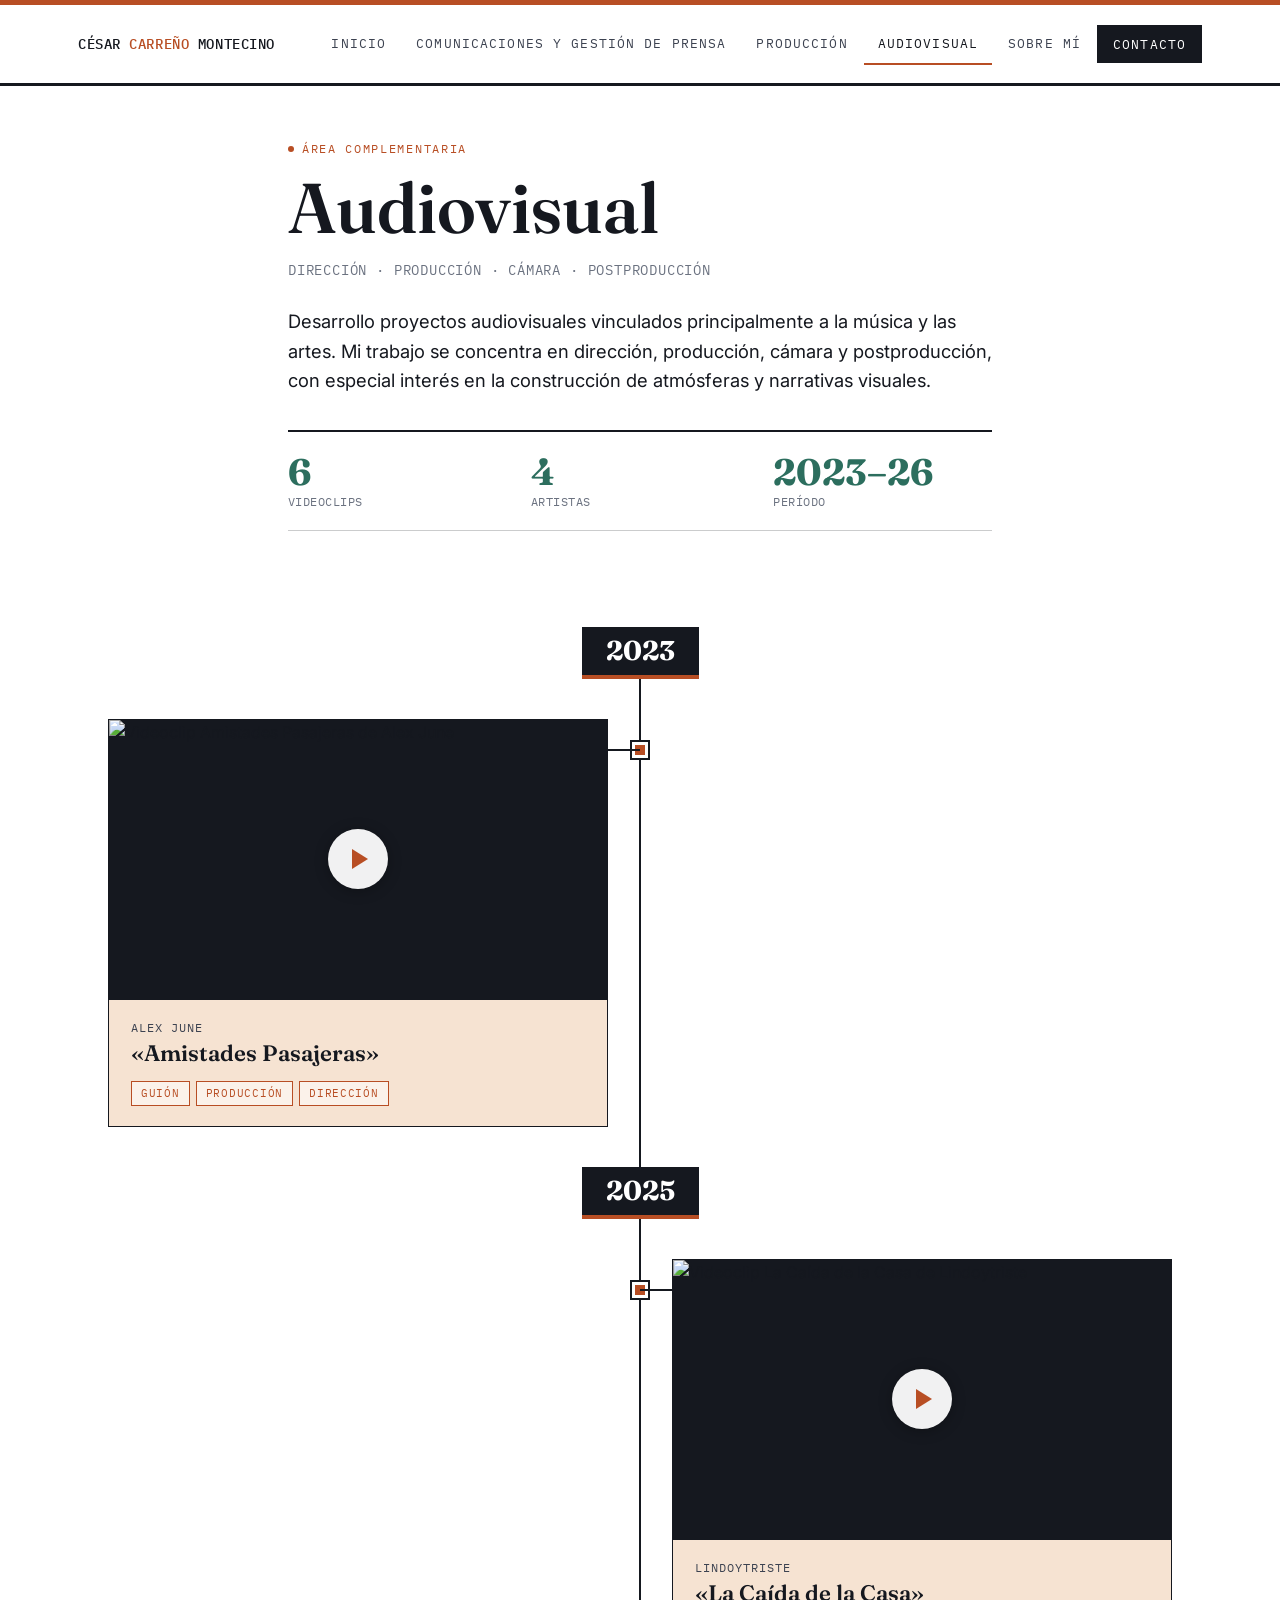
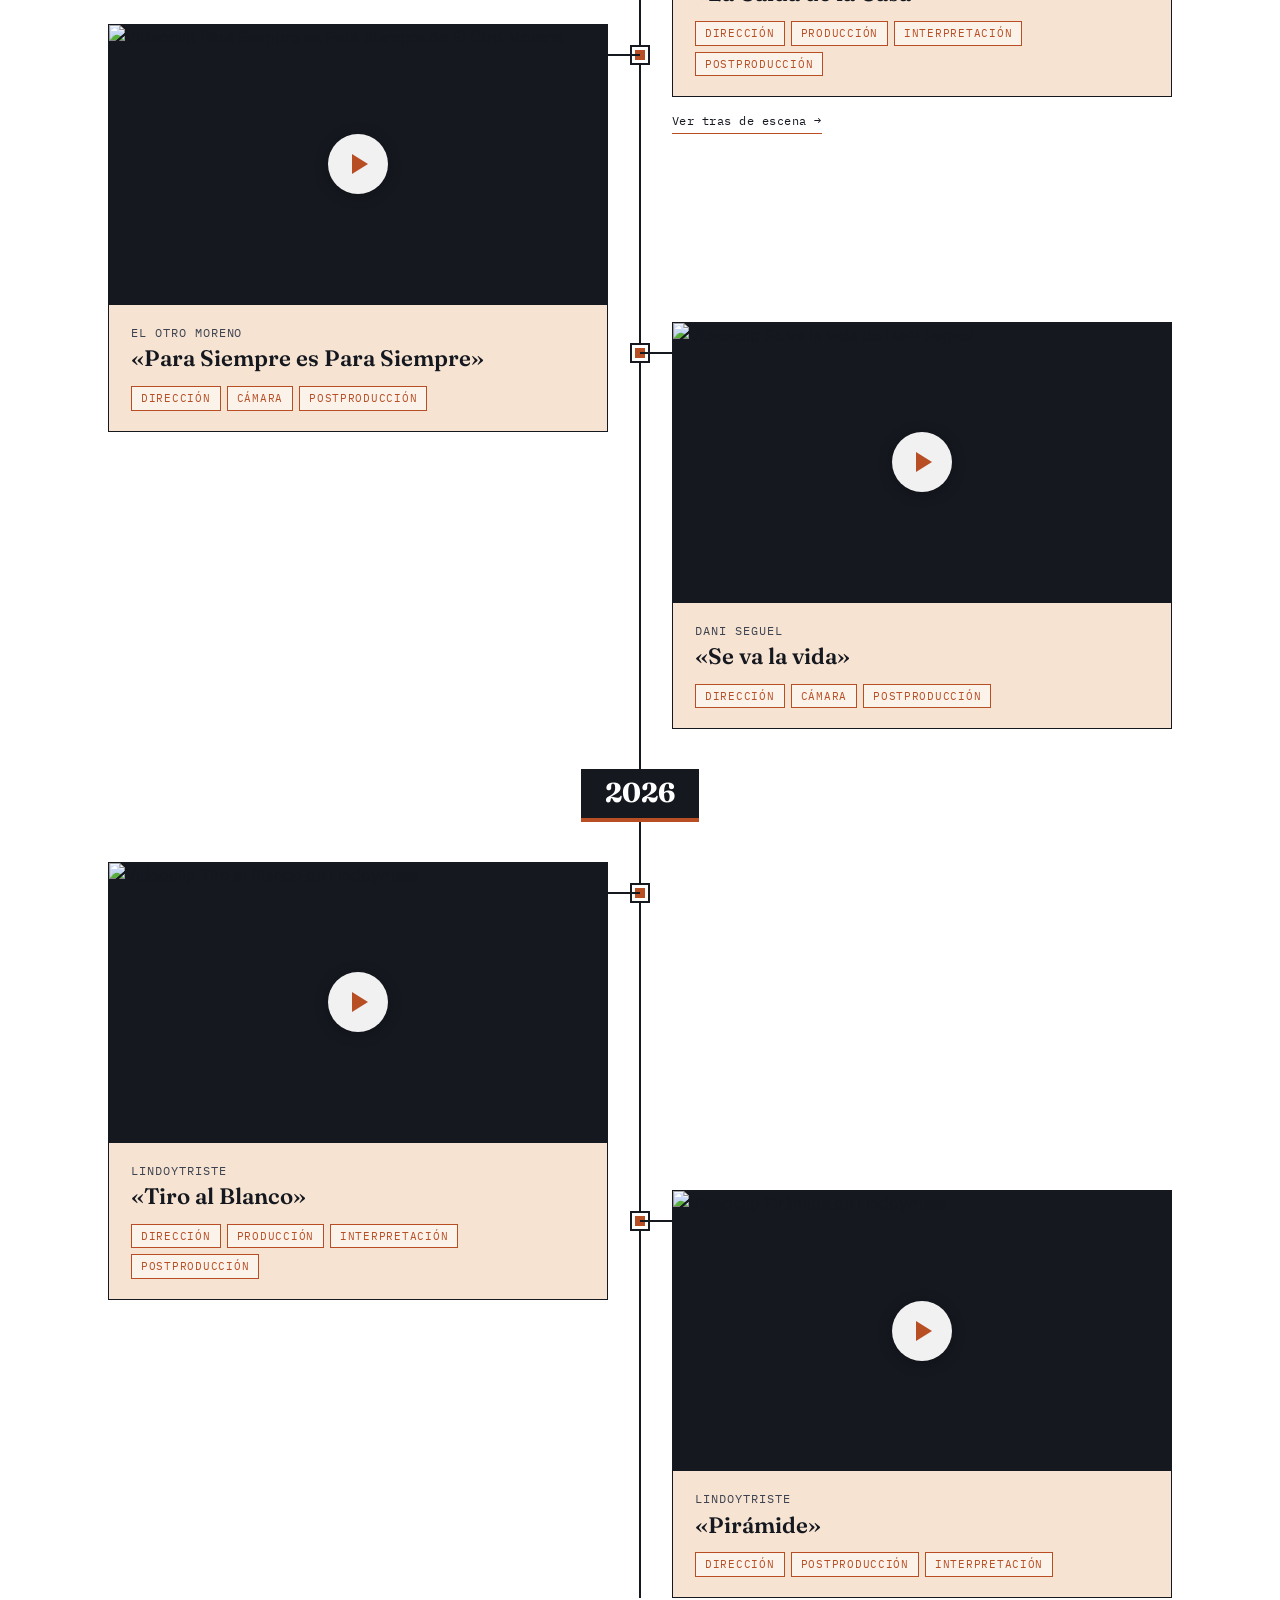
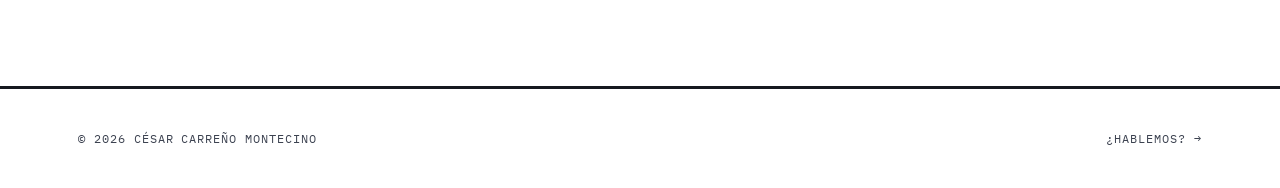
==== commit 88a5b260: "Comunicaciones y Gestión de Prensa: prensa primero, franja de artistas, línea de tiempo de experienc" ====
--- a/audiovisual.html
+++ b/audiovisual.html
@@ -25,7 +25,7 @@
     <button class="nav-toggle" aria-label="Abrir menú" aria-expanded="false">Menú</button>
     <nav class="mainnav">
       <a href="/">Inicio</a>
-      <a href="/comunicaciones">Comunicaciones</a>
+      <a href="/comunicaciones">Comunicaciones y Gestión de Prensa</a>
       <a href="/produccion">Producción</a>
       <a href="/audiovisual" class="active">Audiovisual</a>
       <a href="/sobre-mi">Sobre mí</a>
--- a/styles.css
+++ b/styles.css
@@ -491,3 +491,75 @@
   max-width:90vw;max-height:90vh;width:auto;
   border:1px solid var(--line-strong);
 }
+
+/* -------- Franja de artistas y proyectos (marquee) -------- */
+section.band{background:var(--ink);color:var(--paper);padding:56px 0 60px;overflow:hidden;margin-top:56px;border-top:5px solid var(--red);}
+.band-head{margin-bottom:34px;}
+.band-head .eyebrow{color:#C9CDD6;}
+.band-head h2{color:var(--paper);margin:10px 0 0;max-width:720px;}
+.marquee{display:flex;flex-direction:column;gap:18px;}
+.marquee-row{
+  overflow:hidden;
+  -webkit-mask-image:linear-gradient(90deg,transparent,#000 8%,#000 92%,transparent);
+          mask-image:linear-gradient(90deg,transparent,#000 8%,#000 92%,transparent);
+}
+.marquee-track{
+  list-style:none;margin:0;padding:0;display:flex;width:max-content;
+  animation:marquee-left 120s linear infinite;
+}
+.marquee-row.to-right .marquee-track{animation-name:marquee-right;animation-duration:140s;}
+.marquee-row:hover .marquee-track{animation-play-state:paused;}
+.marquee-track li{
+  display:flex;align-items:center;white-space:nowrap;
+  font-family:var(--display);font-weight:600;text-transform:uppercase;
+  font-size:clamp(1.6rem,3.4vw,2.6rem);line-height:1.1;letter-spacing:.01em;
+  color:var(--paper);
+}
+.marquee-row.to-right .marquee-track li{color:transparent;-webkit-text-stroke:1px #E9D9CB;}
+.marquee-track li::after{
+  content:"";flex:none;width:12px;height:12px;background:var(--red);
+  margin:0 .9em;
+}
+@keyframes marquee-left{from{transform:translateX(0);}to{transform:translateX(-50%);}}
+@keyframes marquee-right{from{transform:translateX(-50%);}to{transform:translateX(0);}}
+@media (prefers-reduced-motion: reduce){
+  .marquee-track{animation:none !important;width:auto;flex-wrap:wrap;row-gap:10px;padding:0 28px;}
+  .marquee-track li[aria-hidden="true"]{display:none;}
+  .marquee-row{-webkit-mask-image:none;mask-image:none;}
+}
+
+/* -------- Línea de tiempo de experiencias -------- */
+section.exp{padding:72px 0 40px;}
+.exp-timeline{list-style:none;margin:0;padding:0;position:relative;}
+.exp-timeline::before{
+  content:"";position:absolute;top:8px;bottom:0;left:156px;width:2px;background:var(--ink);
+}
+.exp-item{
+  position:relative;display:grid;grid-template-columns:140px 34px 1fr;
+  padding-bottom:56px;
+}
+.exp-period{grid-column:1;grid-row:1;text-align:right;padding-top:0;}
+.exp-period time{display:block;font-family:var(--display);font-weight:700;font-size:2.3rem;line-height:1;color:var(--ink);}
+.exp-period span{display:block;font-family:var(--mono);font-size:12px;letter-spacing:.05em;text-transform:uppercase;color:var(--red);margin-top:6px;}
+.exp-dot{
+  grid-column:2;grid-row:1;justify-self:center;margin-top:10px;position:relative;z-index:1;
+  width:16px;height:16px;background:var(--red);border:3px solid var(--paper);box-shadow:0 0 0 2px var(--ink);
+}
+.exp-body{grid-column:3;grid-row:1;min-width:0;padding-left:20px;}
+.exp-grid{padding:0;}
+.exp-body .project-grid{grid-template-columns:1fr 1fr;gap:36px;align-items:start;}
+.exp-body .project-grid.exp-grid{max-width:none;}
+.exp-card{border:1px solid var(--line-strong);max-width:560px;}
+.exp-body .project h3,.exp-grid h3{margin-top:8px;}
+@media (max-width:900px){
+  .exp-body .project-grid{grid-template-columns:1fr;gap:22px;}
+}
+@media (max-width:640px){
+  .exp-timeline::before{left:7px;}
+  .exp-item{grid-template-columns:30px 1fr;padding-bottom:44px;}
+  .exp-dot{grid-column:1;grid-row:1;margin-left:0;justify-self:start;}
+  .exp-period{grid-column:2;grid-row:1;text-align:left;display:flex;align-items:baseline;gap:10px;padding-left:12px;margin-bottom:14px;}
+  .exp-period time{font-size:1.8rem;}
+  .exp-period span{margin-top:0;}
+  .exp-body{grid-column:2;grid-row:2;padding-left:12px;}
+}
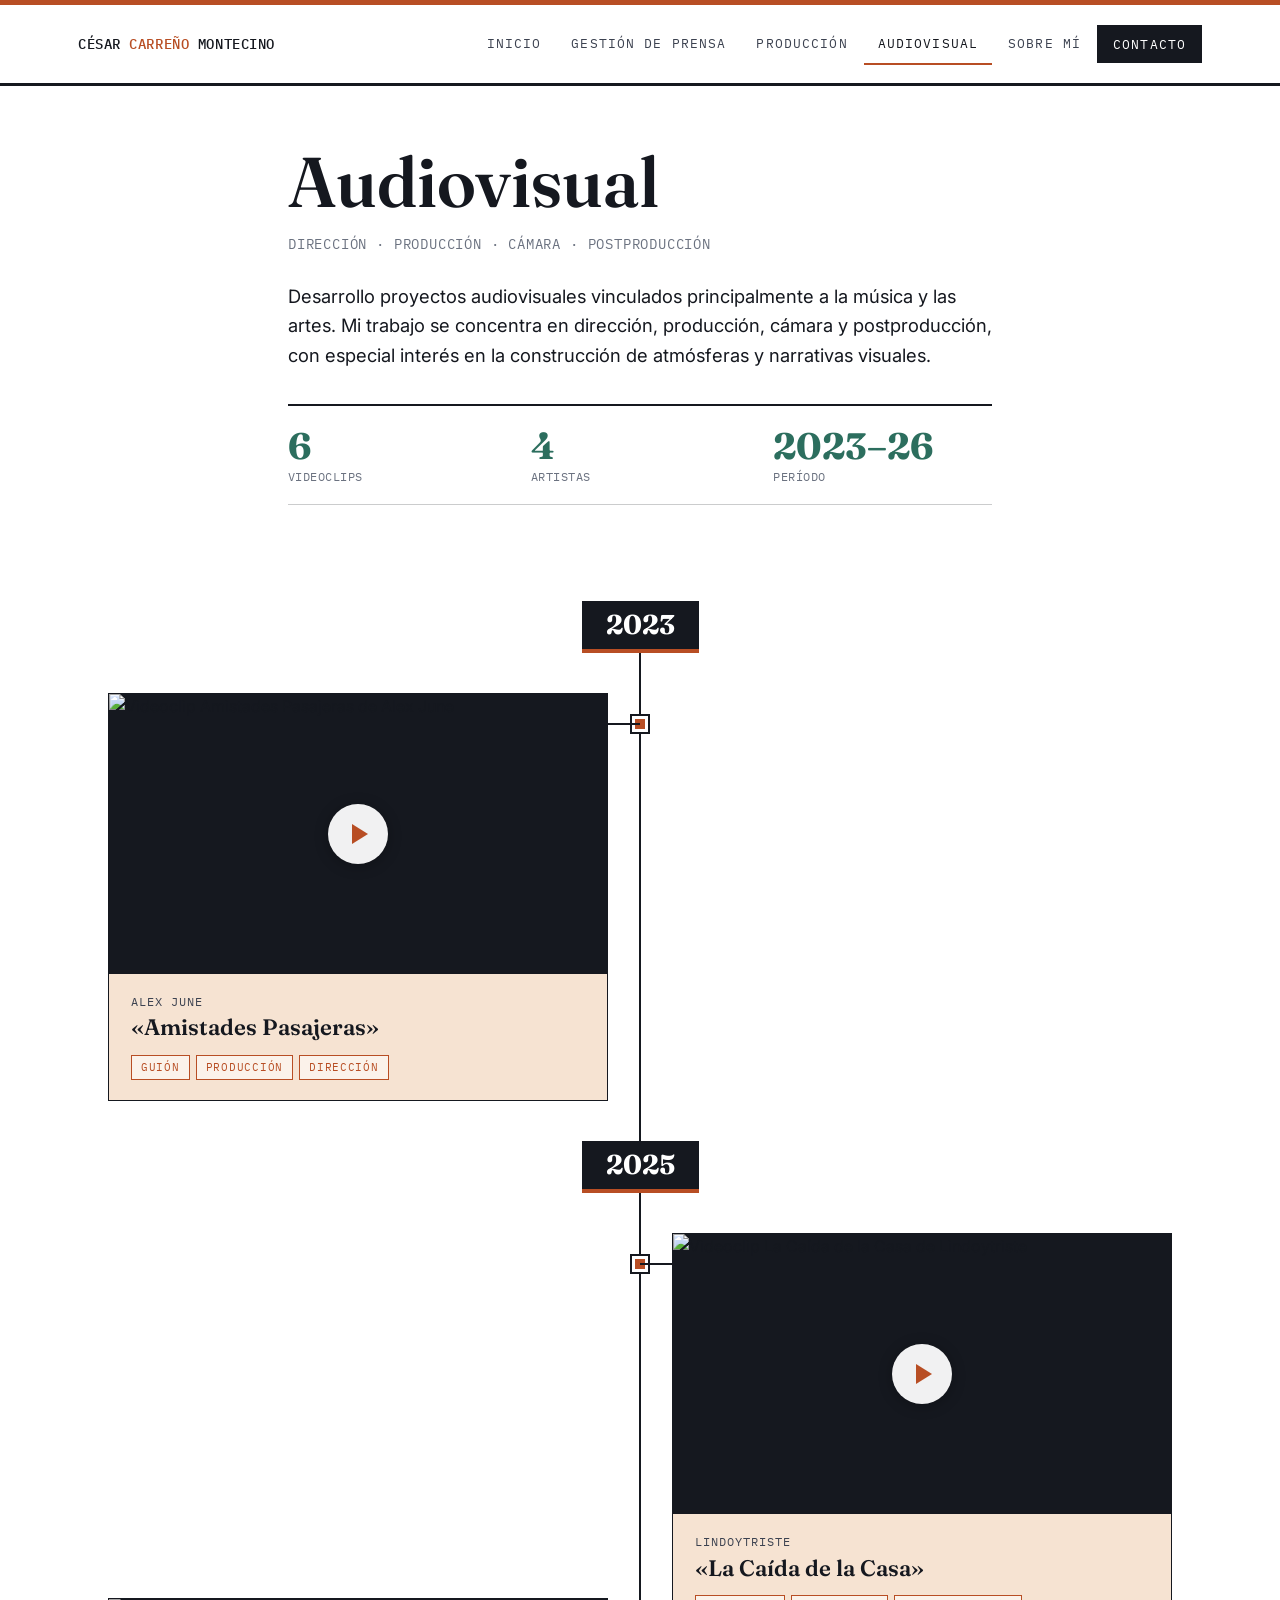
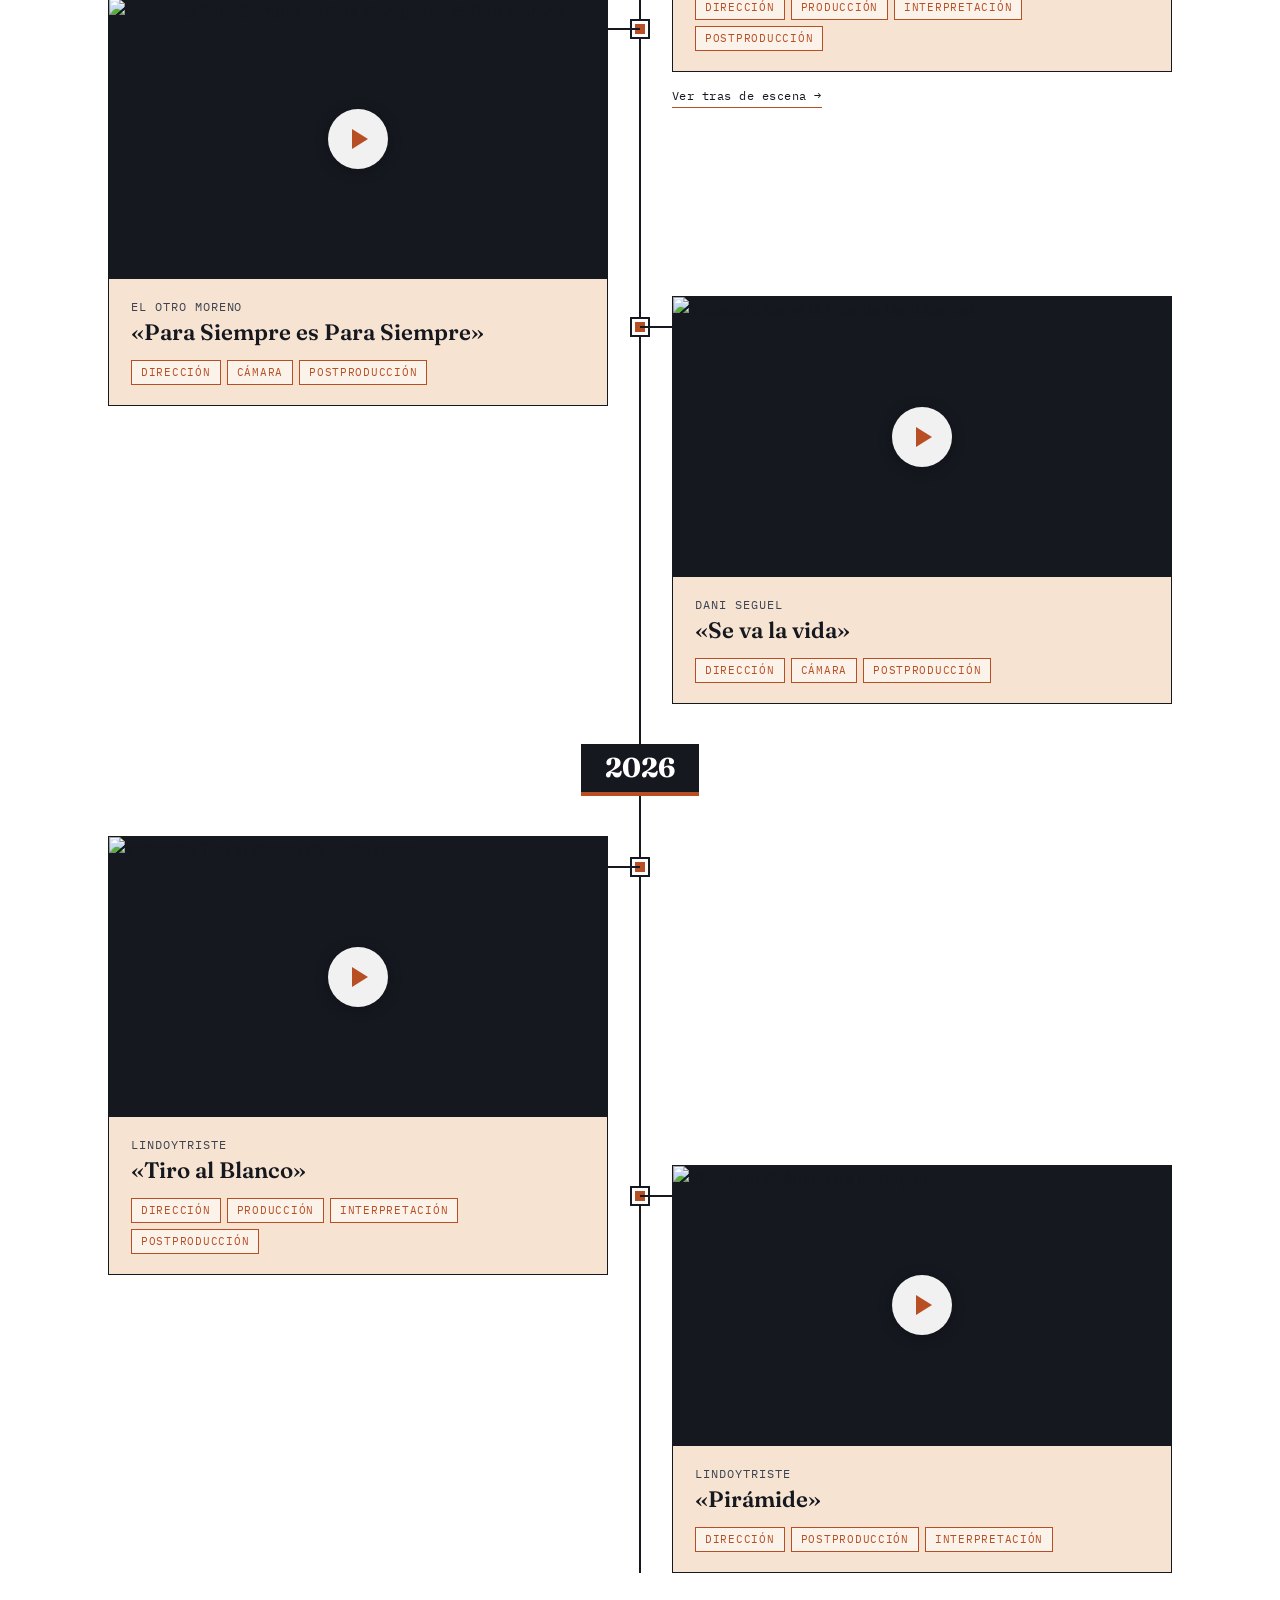
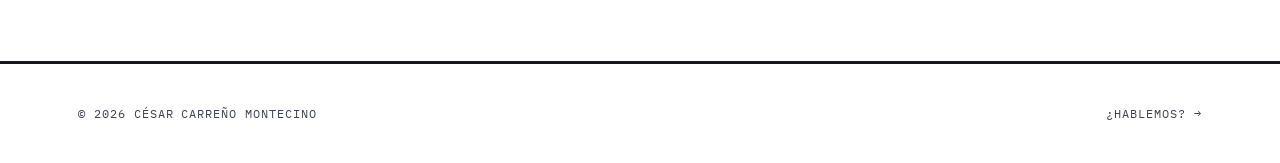
==== commit 7d13577d: "Portada: nombre completo, etiquetas y desplegable de habilidades; Gestión de Prensa: texto nuevo, pu" ====
--- a/audiovisual.html
+++ b/audiovisual.html
@@ -25,7 +25,7 @@
     <button class="nav-toggle" aria-label="Abrir menú" aria-expanded="false">Menú</button>
     <nav class="mainnav">
       <a href="/">Inicio</a>
-      <a href="/comunicaciones">Comunicaciones y Gestión de Prensa</a>
+      <a href="/comunicaciones">Gestión de Prensa</a>
       <a href="/produccion">Producción</a>
       <a href="/audiovisual" class="active">Audiovisual</a>
       <a href="/sobre-mi">Sobre mí</a>
@@ -37,7 +37,6 @@
 <main id="main">
   <section class="tight">
     <div class="wrap section-head">
-      <span class="eyebrow">Área complementaria</span>
       <h1>Audiovisual</h1>
       <p class="subtitle">Dirección · Producción · Cámara · Postproducción</p>
       <p class="lede" style="margin-top:26px;">Desarrollo proyectos audiovisuales vinculados principalmente a la música y las artes. Mi trabajo se concentra en dirección, producción, cámara y postproducción, con especial interés en la construcción de atmósferas y narrativas visuales.</p>
--- a/styles.css
+++ b/styles.css
@@ -492,12 +492,38 @@
   border:1px solid var(--line-strong);
 }
 
+/* -------- Gestión de prensa: banner + texto -------- */
+section.press-hero{padding:36px 0 8px;}
+section.press{padding:28px 0 24px;}
+.press-banner{
+  position:relative;margin:0;border:1px solid var(--ink);overflow:hidden;
+  min-height:300px;display:flex;align-items:flex-end;background:var(--ink);
+}
+.press-banner img{position:absolute;inset:0;width:100%;height:100%;object-fit:cover;object-position:center 30%;border:0;}
+.press-banner::after{
+  content:"";position:absolute;inset:0;
+  background:linear-gradient(0deg,rgba(21,24,31,.94) 0%,rgba(21,24,31,.72) 55%,rgba(21,24,31,.45) 100%);
+}
+.press-banner figcaption{position:relative;z-index:1;padding:28px 32px 30px;max-width:760px;}
+.press-banner .eyebrow{color:#F0C9B3;}
+.press-banner h1,.press-banner h2{color:var(--paper);margin:0;font-size:clamp(2rem,4.6vw,3.3rem);}
+.press-body{display:grid;grid-template-columns:minmax(0,1.7fr) minmax(0,1fr);gap:56px;margin-top:40px;align-items:start;}
+.press-text p:last-child{margin-bottom:0;}
+.press-now{border-left:3px solid var(--red);padding-left:18px;color:var(--ink);}
+.press-links{border-top:2px solid var(--ink);padding-top:16px;}
+.press-links .stat-label{margin-bottom:0;}
+@media (max-width:900px){
+  .press-body{grid-template-columns:1fr;gap:32px;}
+  .press-banner{min-height:210px;}
+  .press-banner figcaption{padding:22px 20px 24px;}
+}
+
 /* -------- Franja de artistas y proyectos (marquee) -------- */
-section.band{background:var(--ink);color:var(--paper);padding:56px 0 60px;overflow:hidden;margin-top:56px;border-top:5px solid var(--red);}
-.band-head{margin-bottom:34px;}
-.band-head .eyebrow{color:#C9CDD6;}
+section.band{background:var(--ink);color:var(--paper);padding:52px 0 54px;overflow:hidden;margin-top:56px;border-top:5px solid var(--red);}
+.band-head{margin-bottom:30px;}
+.band-head .eyebrow{color:#F0C9B3;}
 .band-head h2{color:var(--paper);margin:10px 0 0;max-width:720px;}
-.marquee{display:flex;flex-direction:column;gap:18px;}
+.marquee{display:flex;flex-direction:column;gap:14px;}
 .marquee-row{
   overflow:hidden;
   -webkit-mask-image:linear-gradient(90deg,transparent,#000 8%,#000 92%,transparent);
@@ -505,61 +531,136 @@
 }
 .marquee-track{
   list-style:none;margin:0;padding:0;display:flex;width:max-content;
-  animation:marquee-left 120s linear infinite;
-}
-.marquee-row.to-right .marquee-track{animation-name:marquee-right;animation-duration:140s;}
+  animation:marquee-left 100s linear infinite;
+}
+.marquee-row:nth-child(2) .marquee-track{animation-name:marquee-right;animation-duration:115s;}
+.marquee-row:nth-child(3) .marquee-track{animation-duration:130s;}
 .marquee-row:hover .marquee-track{animation-play-state:paused;}
 .marquee-track li{
   display:flex;align-items:center;white-space:nowrap;
   font-family:var(--display);font-weight:600;text-transform:uppercase;
-  font-size:clamp(1.6rem,3.4vw,2.6rem);line-height:1.1;letter-spacing:.01em;
+  font-size:clamp(1.05rem,2vw,1.45rem);line-height:1.2;letter-spacing:.03em;
   color:var(--paper);
 }
-.marquee-row.to-right .marquee-track li{color:transparent;-webkit-text-stroke:1px #E9D9CB;}
+.marquee-row:nth-child(2) .marquee-track li{color:#F6E3D2;font-style:italic;}
 .marquee-track li::after{
-  content:"";flex:none;width:12px;height:12px;background:var(--red);
-  margin:0 .9em;
+  content:"";flex:none;width:8px;height:8px;background:var(--red);
+  margin:0 1.1em;
 }
 @keyframes marquee-left{from{transform:translateX(0);}to{transform:translateX(-50%);}}
 @keyframes marquee-right{from{transform:translateX(-50%);}to{transform:translateX(0);}}
 @media (prefers-reduced-motion: reduce){
-  .marquee-track{animation:none !important;width:auto;flex-wrap:wrap;row-gap:10px;padding:0 28px;}
+  .marquee-track{animation:none !important;width:auto;flex-wrap:wrap;row-gap:8px;padding:0 28px;}
   .marquee-track li[aria-hidden="true"]{display:none;}
   .marquee-row{-webkit-mask-image:none;mask-image:none;}
 }
 
-/* -------- Línea de tiempo de experiencias -------- */
+/* -------- Trayectoria laboral: línea de tiempo central -------- */
 section.exp{padding:72px 0 40px;}
+.exp-head{max-width:820px;margin-bottom:36px;}
+.exp-head h2{margin:0;}
+.exp-subtitle{
+  font-family:var(--mono);font-weight:500;font-size:13.5px;letter-spacing:.08em;text-transform:uppercase;
+  color:var(--red);margin:0 0 30px;padding-top:22px;border-top:2px solid var(--ink);
+}
 .exp-timeline{list-style:none;margin:0;padding:0;position:relative;}
 .exp-timeline::before{
-  content:"";position:absolute;top:8px;bottom:0;left:156px;width:2px;background:var(--ink);
+  content:"";position:absolute;top:0;bottom:8px;left:50%;width:2px;background:var(--ink);transform:translateX(-1px);
 }
 .exp-item{
-  position:relative;display:grid;grid-template-columns:140px 34px 1fr;
-  padding-bottom:56px;
-}
-.exp-period{grid-column:1;grid-row:1;text-align:right;padding-top:0;}
-.exp-period time{display:block;font-family:var(--display);font-weight:700;font-size:2.3rem;line-height:1;color:var(--ink);}
-.exp-period span{display:block;font-family:var(--mono);font-size:12px;letter-spacing:.05em;text-transform:uppercase;color:var(--red);margin-top:6px;}
-.exp-dot{
-  grid-column:2;grid-row:1;justify-self:center;margin-top:10px;position:relative;z-index:1;
-  width:16px;height:16px;background:var(--red);border:3px solid var(--paper);box-shadow:0 0 0 2px var(--ink);
-}
-.exp-body{grid-column:3;grid-row:1;min-width:0;padding-left:20px;}
-.exp-grid{padding:0;}
-.exp-body .project-grid{grid-template-columns:1fr 1fr;gap:36px;align-items:start;}
-.exp-body .project-grid.exp-grid{max-width:none;}
-.exp-card{border:1px solid var(--line-strong);max-width:560px;}
-.exp-body .project h3,.exp-grid h3{margin-top:8px;}
-@media (max-width:900px){
-  .exp-body .project-grid{grid-template-columns:1fr;gap:22px;}
-}
-@media (max-width:640px){
-  .exp-timeline::before{left:7px;}
-  .exp-item{grid-template-columns:30px 1fr;padding-bottom:44px;}
-  .exp-dot{grid-column:1;grid-row:1;margin-left:0;justify-self:start;}
-  .exp-period{grid-column:2;grid-row:1;text-align:left;display:flex;align-items:baseline;gap:10px;padding-left:12px;margin-bottom:14px;}
-  .exp-period time{font-size:1.8rem;}
-  .exp-period span{margin-top:0;}
-  .exp-body{grid-column:2;grid-row:2;padding-left:12px;}
-}
+  position:relative;display:grid;grid-template-columns:minmax(0,1fr) minmax(0,1fr);column-gap:72px;
+  padding-bottom:60px;align-items:start;
+}
+.exp-period{
+  grid-column:1 / -1;justify-self:center;position:relative;z-index:2;margin-bottom:26px;
+  display:flex;align-items:baseline;gap:10px;
+  background:var(--ink);color:var(--paper);padding:9px 22px 10px;border-bottom:4px solid var(--red);
+}
+.exp-period time{font-family:var(--display);font-weight:700;font-size:1.6rem;line-height:1;}
+.exp-period span{font-family:var(--mono);font-size:11.5px;letter-spacing:.05em;text-transform:uppercase;color:#F0C9B3;}
+.exp-media{margin:0;}
+.exp-item.side-a .exp-media,.exp-item.side-a .exp-card{grid-column:1;grid-row:2;}
+.exp-item.side-a .exp-text{grid-column:2;grid-row:2;}
+.exp-item.side-b .exp-media{grid-column:2;grid-row:2;}
+.exp-item.side-b .exp-text{grid-column:1;grid-row:2;}
+.exp-item.side-b .exp-card{grid-column:2;grid-row:2;}
+.exp-text h3{margin-top:8px;}
+.exp-text .linklist{margin-top:10px;}
+.exp-card{border:1px solid var(--line-strong);}
+.exp-end{
+  display:block;width:20px;height:20px;margin:-8px auto 0;position:relative;z-index:2;
+  background:var(--red);border:4px solid var(--paper);box-shadow:0 0 0 2px var(--ink);
+}
+@media (max-width:760px){
+  .exp-timeline::before{left:7px;transform:none;}
+  .exp-item{grid-template-columns:1fr;padding-left:34px;padding-bottom:46px;row-gap:20px;}
+  .exp-period{grid-column:1;justify-self:start;margin:0 0 0 -34px;padding:8px 16px 9px;}
+  .exp-item .exp-media,.exp-item .exp-text,.exp-item .exp-card{grid-column:1 !important;}
+  .exp-item .exp-media{grid-row:2 !important;}
+  .exp-item .exp-text,.exp-item .exp-card{grid-row:3 !important;}
+  .exp-end{margin:-8px 0 0 -3px;}
+}
+
+/* -------- Etiquetas de la portada -------- */
+.hero-tags{list-style:none;margin:22px 0 0;padding:0;display:flex;flex-wrap:wrap;gap:8px;}
+.hero-tags li{
+  font-family:var(--mono);font-size:11.5px;letter-spacing:.05em;text-transform:uppercase;
+  color:var(--green);border:1px solid var(--green);padding:6px 10px 5px;line-height:1.2;
+}
+
+/* -------- Desplegables -------- */
+.disclosure{margin:22px 0 28px;}
+.disclosure > summary{
+  list-style:none;cursor:pointer;display:flex;align-items:center;justify-content:space-between;gap:16px;
+  font-family:var(--mono);font-size:12.5px;letter-spacing:.09em;text-transform:uppercase;color:var(--ink);
+  border:1.5px solid var(--ink);padding:14px 18px;
+  transition:background .15s ease,color .15s ease;
+}
+.disclosure > summary::-webkit-details-marker{display:none;}
+.disclosure > summary::after{
+  content:"+";font-family:var(--display);font-size:1.5rem;line-height:1;color:var(--red);flex:none;
+  transition:transform .2s ease;
+}
+.disclosure[open] > summary::after{content:"\2212";}
+.disclosure > summary:hover{background:var(--ink);color:var(--paper);}
+.disclosure-solid > summary{background:var(--ink);color:var(--paper);border-color:var(--ink);font-size:13.5px;padding:18px 22px;}
+.disclosure-solid > summary:hover{background:var(--red);border-color:var(--red);}
+.disclosure-solid > summary:hover::after{color:var(--paper);}
+.disclosure[open] > summary{border-bottom-width:4px;border-bottom-color:var(--red);}
+.skills-more .skills-list{display:block;margin:0;padding:6px 18px 8px;border:1.5px solid var(--ink);border-top:0;}
+.skills-more .skills-list li{font-size:.95rem;padding:10px 0 10px 22px;}
+.skills-more .skills-list li::before{top:17px;}
+.skills-more .skills-list li:last-child{border-bottom:0;}
+.skills-more{margin-bottom:26px;}
+.hero .btn-row{margin-top:4px;}
+
+/* -------- Gestión de prensa: texto y publicaciones -------- */
+.press-text{max-width:860px;}
+.press-actions{margin:22px 0 4px;}
+.pubs{margin-top:26px;}
+.pub-grid{
+  list-style:none;margin:0;padding:22px 0 0;
+  display:grid;grid-template-columns:repeat(auto-fill,minmax(210px,1fr));gap:10px;
+}
+.pub-btn{
+  display:flex;align-items:center;justify-content:space-between;gap:10px;height:100%;
+  font-family:var(--mono);font-size:12.5px;letter-spacing:.07em;text-transform:uppercase;text-decoration:none;
+  color:var(--ink);background:var(--panel);border:1px solid var(--ink);padding:14px 16px;
+  transition:transform .15s ease,box-shadow .15s ease,background .15s ease;
+}
+.pub-btn::after{content:"\2197";color:var(--red);flex:none;}
+.pub-btn:hover,.pub-btn:focus-visible{background:var(--panel-hover);transform:translate(-2px,-2px);box-shadow:4px 4px 0 var(--ink);}
+
+/* -------- Trayectoria dentro del desplegable -------- */
+section.exp{padding:8px 0 0;}
+.exp-more{margin:0;}
+.exp-more > summary{padding:18px 22px;font-size:13.5px;}
+.exp-inner{padding:34px 0 0;}
+.exp-intro{max-width:820px;margin-bottom:34px;}
+.exp-intro .lede{font-size:1.1rem;}
+
+/* -------- Ajustes de portada -------- */
+.hero-name{font-size:clamp(2.1rem,4.3vw,3.5rem);white-space:normal;}
+.hero-name span{white-space:nowrap;}
+.hero-photo-wrap{align-self:start;position:sticky;top:110px;}
+@media (max-width:900px){.hero-photo-wrap{position:relative;top:auto;}}
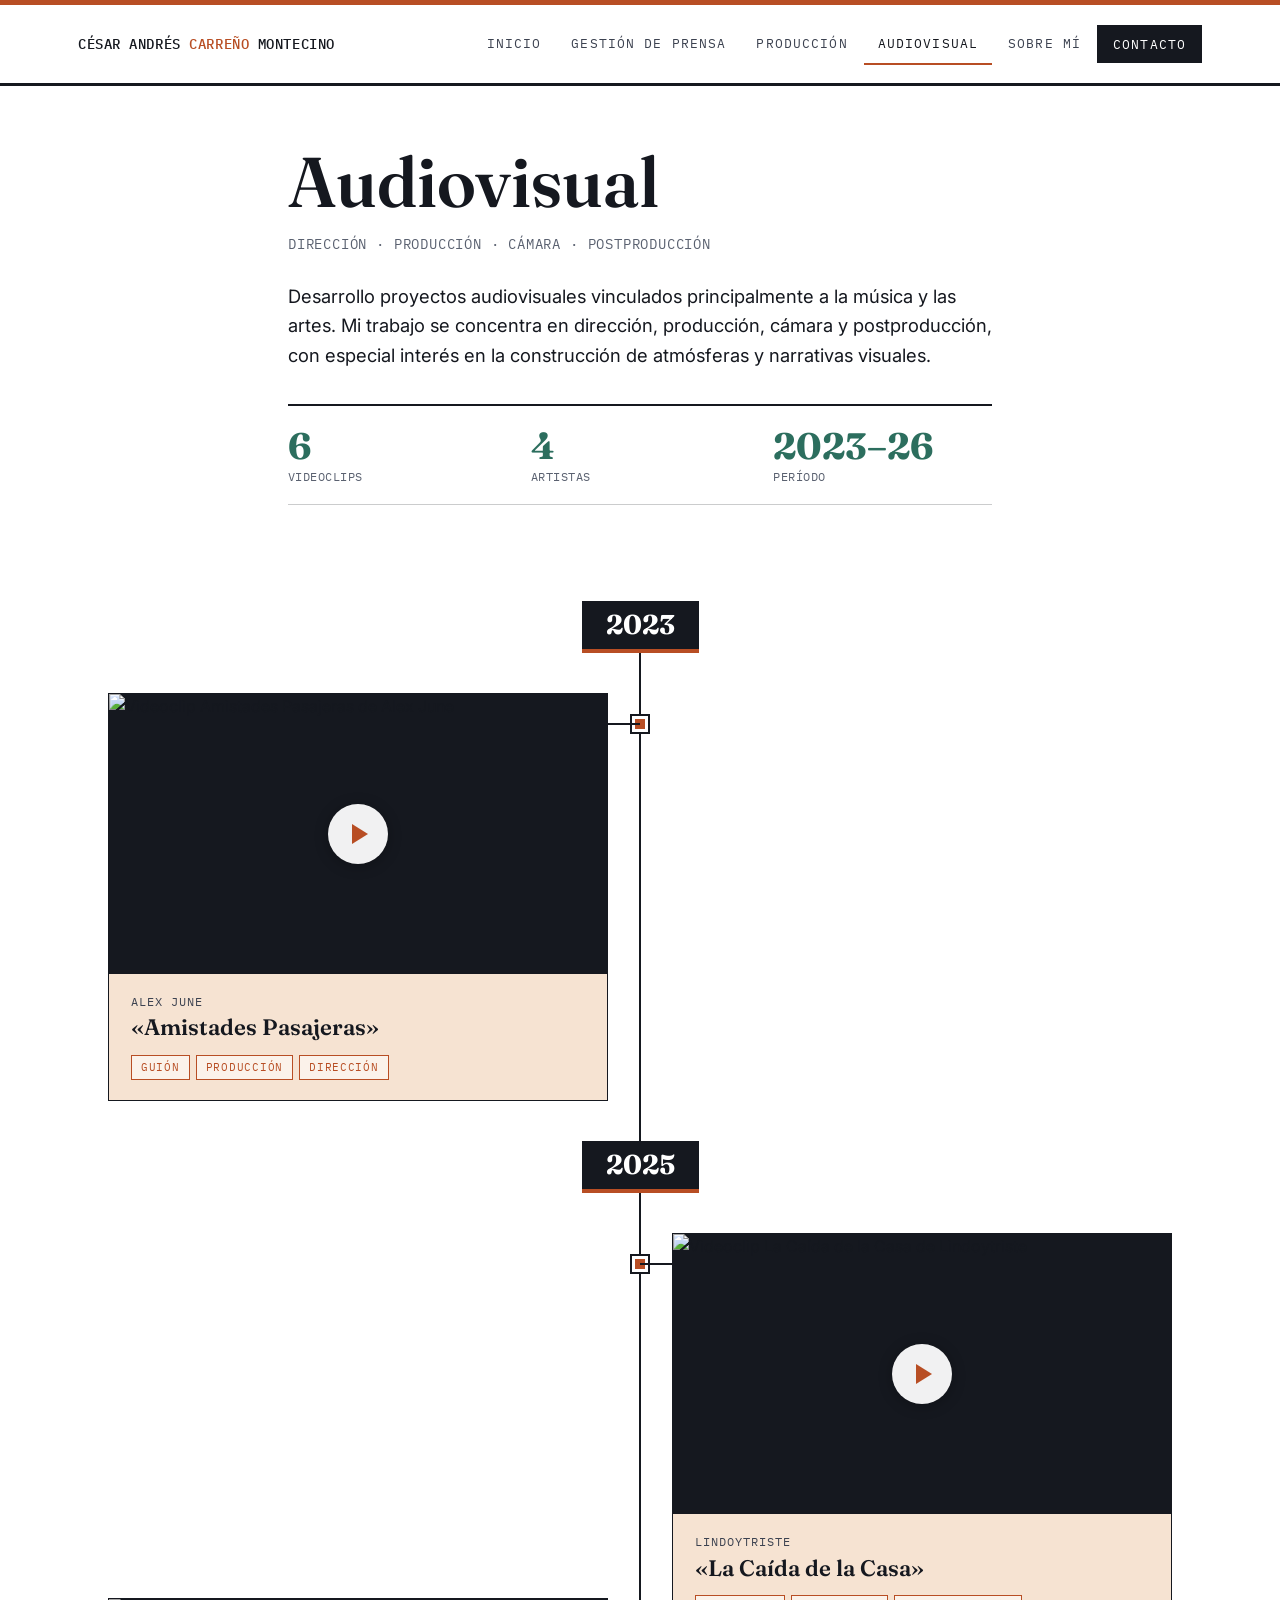
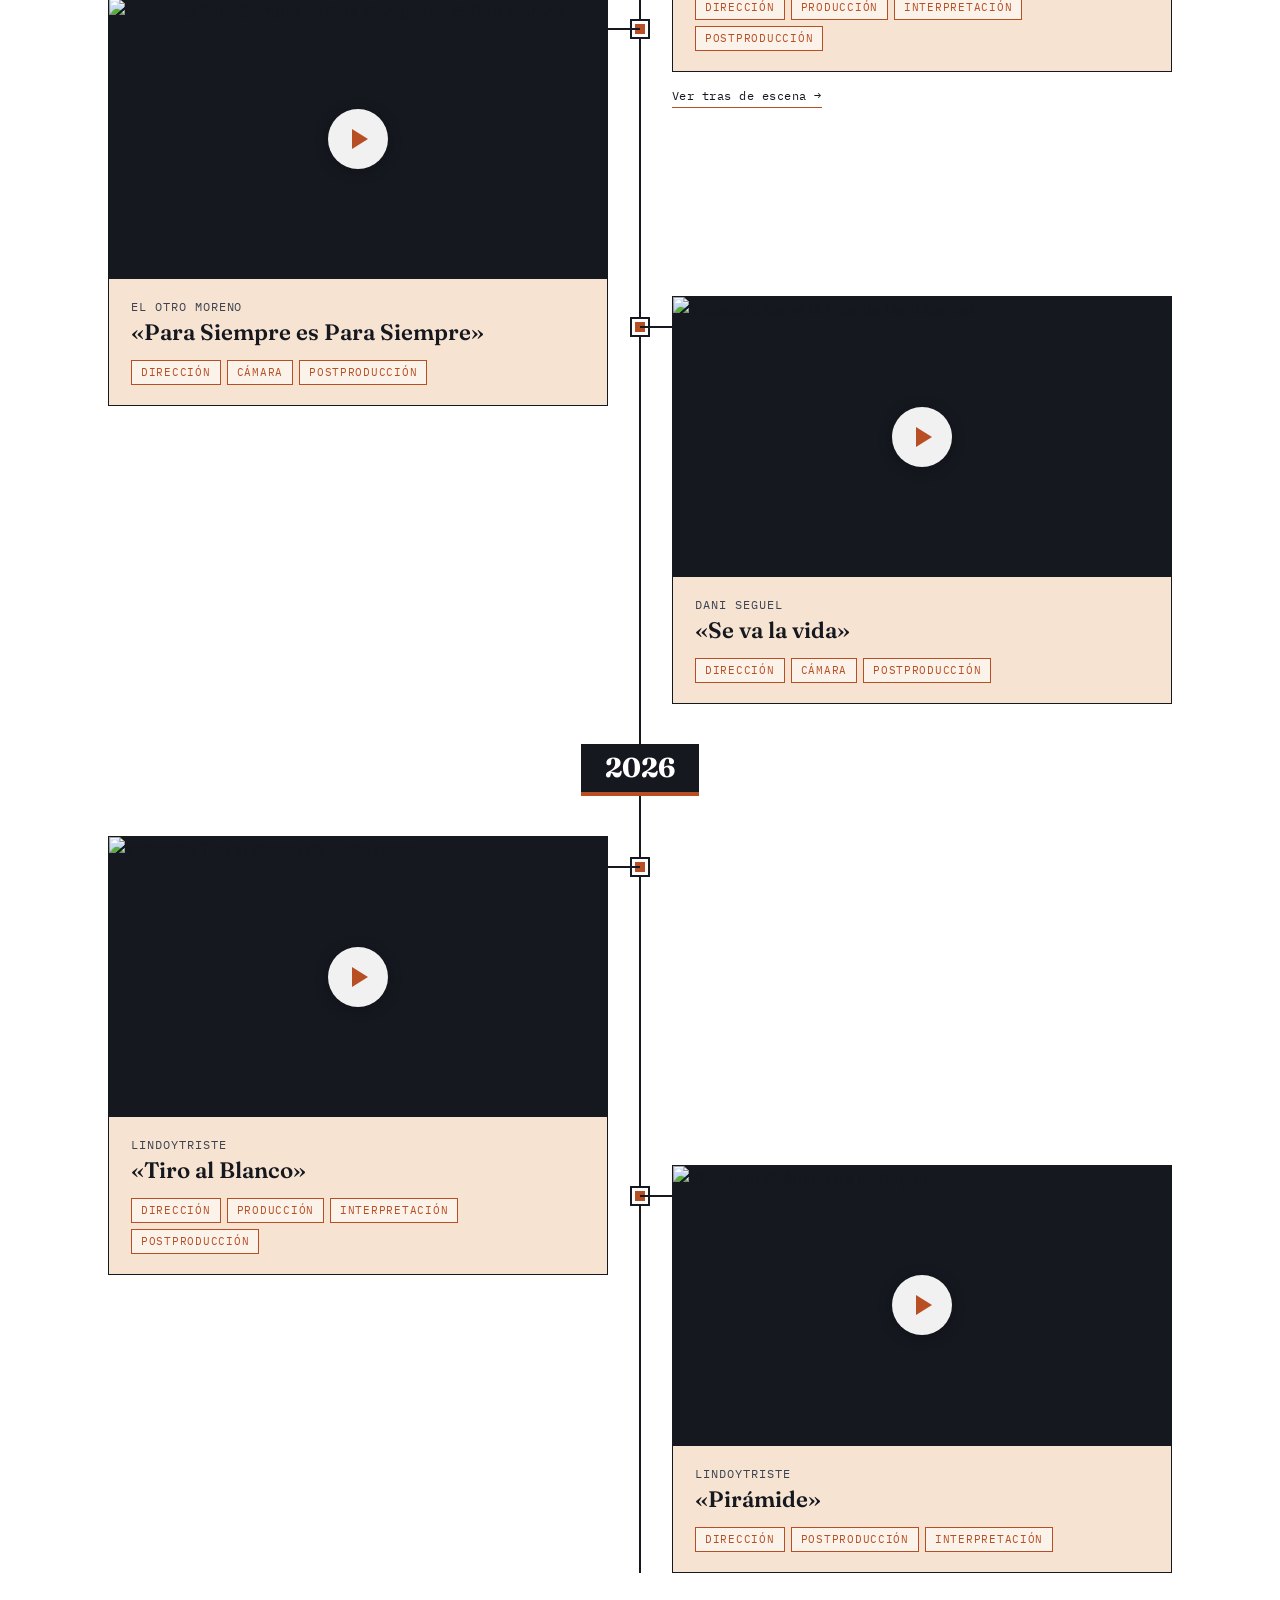
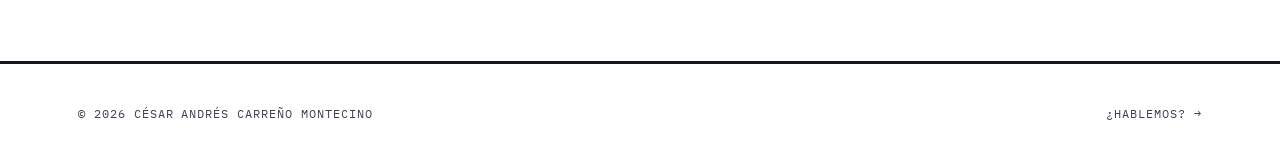
==== commit d614461e: "Mejoras: prueba de resultados, SEO (JSON-LD, sitemap, robots, og por página), WhatsApp, nombre unifi" ====
--- a/audiovisual.html
+++ b/audiovisual.html
@@ -3,15 +3,21 @@
 <head>
 <meta charset="UTF-8">
 <meta name="viewport" content="width=device-width, initial-scale=1.0">
-<title>Audiovisual | César Carreño Montecino</title>
+<title>Audiovisual | César Andrés Carreño Montecino</title>
 <meta name="description" content="Dirección, producción, cámara y postproducción de videoclips musicales para Alex June, Lindoytriste, El Otro Moreno y Dani Seguel.">
 <link rel="canonical" href="https://cesar-carreno-portafolio.vercel.app/audiovisual">
 <meta property="og:type" content="website">
-<meta property="og:title" content="Audiovisual | César Carreño Montecino">
+<meta property="og:title" content="Audiovisual | César Andrés Carreño Montecino">
 <meta property="og:description" content="Dirección · Producción · Cámara · Postproducción de videoclips musicales.">
-<meta property="og:image" content="https://cesar-carreno-portafolio.vercel.app/images/hero-portrait.jpg">
+<meta property="og:image" content="https://cesar-carreno-portafolio.vercel.app/images/el-otro-moreno.jpg">
 <meta property="og:url" content="https://cesar-carreno-portafolio.vercel.app/audiovisual">
 <meta name="twitter:card" content="summary_large_image">
+<meta property="og:locale" content="es_CL">
+<meta property="og:site_name" content="César Andrés Carreño Montecino">
+<meta name="twitter:title" content="Audiovisual | César Andrés Carreño Montecino">
+<meta name="twitter:description" content="Dirección, producción, cámara y postproducción de videoclips musicales para Alex June, Lindoytriste, El Otro Moreno y Dani Seguel.">
+<meta name="twitter:image" content="https://cesar-carreno-portafolio.vercel.app/images/el-otro-moreno.jpg">
+<meta name="author" content="César Andrés Carreño Montecino">
 <meta name="theme-color" content="#FFFFFF">
 <link rel="icon" href="/favicon.svg" type="image/svg+xml">
 <link rel="stylesheet" href="/styles.css">
@@ -21,7 +27,7 @@
 
 <header class="masthead masthead-top">
   <div class="masthead-inner">
-    <a class="wordmark" href="/">César <span>Carreño</span> Montecino</a>
+    <a class="wordmark" href="/">César Andrés <span>Carreño</span> Montecino</a>
     <button class="nav-toggle" aria-label="Abrir menú" aria-expanded="false">Menú</button>
     <nav class="mainnav">
       <a href="/">Inicio</a>
@@ -196,7 +202,7 @@
 
 <footer>
   <div class="wrap footer-inner">
-    <span class="byline">© <span id="year"></span> César Carreño Montecino</span>
+    <span class="byline">© <span id="year"></span> César Andrés Carreño Montecino</span>
     <span class="byline"><a href="/contacto">¿Hablemos? →</a></span>
   </div>
 </footer>
--- a/styles.css
+++ b/styles.css
@@ -5,7 +5,7 @@
   --paper-alt:#F3F2EE;
   --ink:#15181F;
   --ink-soft:#3C4250;
-  --muted:#6B7280;
+  --muted:#5A6170;
   --green:#2C6E5E;
   --red:#B84E24;
   --line:rgba(21,24,31,0.12);
@@ -123,7 +123,7 @@
   padding:8px 12px;cursor:pointer;color:var(--ink);text-transform:uppercase;
 }
 
-@media (max-width:860px){
+@media (max-width:1100px){
   nav.mainnav{
     display:none;
     position:absolute;top:100%;left:0;right:0;
@@ -230,7 +230,7 @@
 .project{padding:56px 0;border-top:1px solid var(--line);}
 .project-grid{display:grid;grid-template-columns:.85fr 1.15fr;gap:48px;align-items:start;}
 .project-media img{width:100%;border:1px solid var(--line-strong);}
-.project-media figcaption{font-family:var(--mono);font-size:11.5px;color:var(--muted);margin-top:8px;letter-spacing:.03em;}
+.project-media figcaption{font-family:var(--mono);font-size:12px;color:var(--muted);margin-top:8px;letter-spacing:.03em;}
 .project-media{margin:0;}
 .project h3{margin-top:8px;}
 .tags{font-family:var(--mono);font-size:12px;letter-spacing:.04em;color:var(--green);text-transform:uppercase;margin:16px 0;}
@@ -267,7 +267,7 @@
 .poster-link{border:1px solid var(--line-strong);display:block;text-decoration:none;margin-top:18px;max-width:280px;}
 .poster-link img{width:100%;}
 .poster-link .cap{
-  font-family:var(--mono);font-size:11.5px;color:var(--ink);
+  font-family:var(--mono);font-size:12px;color:var(--ink);
   padding:8px 10px;border-top:1px solid var(--line);
   display:flex;justify-content:space-between;
 }
@@ -279,7 +279,7 @@
 .card:hover{background:var(--panel-hover);}
 .card h4{font-family:var(--display);font-size:1.1rem;font-weight:600;margin:0 0 6px;}
 .card p{font-size:.92rem;margin:0;}
-.card a.inline-link{font-family:var(--mono);font-size:11.5px;text-decoration:none;text-transform:uppercase;letter-spacing:.05em;}
+.card a.inline-link{font-family:var(--mono);font-size:12px;text-decoration:none;text-transform:uppercase;letter-spacing:.05em;}
 @media (max-width:760px){.card-grid{grid-template-columns:1fr;}}
 @media (min-width:761px) and (max-width:1000px){.card-grid{grid-template-columns:repeat(2,1fr);}}
 
@@ -435,7 +435,7 @@
 }
 
 .contact-grid{display:grid;grid-template-columns:1fr 1fr;gap:56px;}
-.contact-info dt{font-family:var(--mono);font-size:11.5px;letter-spacing:.06em;text-transform:uppercase;color:var(--muted);margin-top:20px;}
+.contact-info dt{font-family:var(--mono);font-size:12px;letter-spacing:.06em;text-transform:uppercase;color:var(--muted);margin-top:20px;}
 .contact-info dd{margin:4px 0 0;font-size:1.05rem;}
 .contact-info dd a{text-decoration:none;color:var(--ink);}
 .contact-info dd a:hover{color:var(--red);}
@@ -471,7 +471,7 @@
 }
 .press-image{border:1px solid var(--line-strong);}
 .press-image img{width:100%;}
-.press-image figcaption{font-family:var(--mono);font-size:11.5px;color:var(--muted);margin-top:8px;}
+.press-image figcaption{font-family:var(--mono);font-size:12px;color:var(--muted);margin-top:8px;}
 ::selection{background:var(--red);color:var(--paper);}
 :focus-visible{outline:2px solid var(--red);outline-offset:2px;}
 @media (prefers-reduced-motion: reduce){
@@ -577,7 +577,7 @@
   background:var(--ink);color:var(--paper);padding:9px 22px 10px;border-bottom:4px solid var(--red);
 }
 .exp-period time{font-family:var(--display);font-weight:700;font-size:1.6rem;line-height:1;}
-.exp-period span{font-family:var(--mono);font-size:11.5px;letter-spacing:.05em;text-transform:uppercase;color:#F0C9B3;}
+.exp-period span{font-family:var(--mono);font-size:12px;letter-spacing:.05em;text-transform:uppercase;color:#F0C9B3;}
 .exp-media{margin:0;}
 .exp-item.side-a .exp-media,.exp-item.side-a .exp-card{grid-column:1;grid-row:2;}
 .exp-item.side-a .exp-text{grid-column:2;grid-row:2;}
@@ -604,7 +604,7 @@
 /* -------- Etiquetas de la portada -------- */
 .hero-tags{list-style:none;margin:22px 0 0;padding:0;display:flex;flex-wrap:wrap;gap:8px;}
 .hero-tags li{
-  font-family:var(--mono);font-size:11.5px;letter-spacing:.05em;text-transform:uppercase;
+  font-family:var(--mono);font-size:12px;letter-spacing:.05em;text-transform:uppercase;
   color:var(--green);border:1px solid var(--green);padding:6px 10px 5px;line-height:1.2;
 }
 
@@ -664,3 +664,77 @@
 .hero-name span{white-space:nowrap;}
 .hero-photo-wrap{align-self:start;position:sticky;top:110px;}
 @media (max-width:900px){.hero-photo-wrap{position:relative;top:auto;}}
+section.exp{padding:8px 0 64px;}
+
+/* -------- Portada v3: etiquetas naranjo, desplegables negros, botones al final -------- */
+.hero{padding:56px 0 24px;}
+.hero-role{margin-bottom:18px;}
+.hero-tags li{background:var(--red);border-color:var(--red);color:var(--paper);}
+section.actions{padding:8px 0 72px;}
+section.actions .disclosure{margin:0 0 12px;}
+.disclosure-solid > summary:active,
+.disclosure-solid > summary:focus-visible{background:var(--red);border-color:var(--red);}
+.disclosure-solid > summary:active::after{color:var(--paper);}
+.disclosure-solid[open] > summary{border-bottom:4px solid var(--red);}
+.skills-more .skills-list{
+  display:grid;grid-template-columns:repeat(2,1fr);grid-template-rows:repeat(6,auto);grid-auto-flow:column;
+  column-gap:48px;padding:8px 22px 10px;
+}
+@media (max-width:700px){
+  .skills-more .skills-list{grid-template-columns:1fr;grid-template-rows:none;grid-auto-flow:row;padding:6px 16px 8px;}
+}
+.exp-more > .exp-inner{padding:34px 0 24px;}
+section.actions .btn-row{margin-top:28px;}
+section.exp{padding:0;}
+
+/* -------- Prueba de resultados -------- */
+section.proof{padding:36px 0 40px;margin-top:8px;border-top:1px solid var(--line-strong);border-bottom:1px solid var(--line-strong);}
+.proof-stats{list-style:none;margin:0;padding:0;display:grid;grid-template-columns:repeat(3,1fr);gap:28px;}
+.proof-stats li{border-left:3px solid var(--red);padding-left:18px;}
+.proof-stats .stat{font-size:clamp(2.1rem,4vw,3rem);margin:0 0 6px;}
+.proof-stats .stat-label{margin-bottom:0;max-width:30ch;line-height:1.45;}
+.proof-media{margin:30px 0 0;font-family:var(--display);font-weight:600;font-size:clamp(1.05rem,1.8vw,1.35rem);color:var(--ink);line-height:1.5;}
+.proof-media .stat-label{margin:0 0 6px;}
+.proof-media i{font-style:normal;color:var(--red);margin:0 .35em;}
+@media (max-width:760px){
+  .proof-stats{grid-template-columns:1fr;gap:20px;}
+  .proof-stats li{padding-left:14px;}
+}
+
+/* -------- Adelanto dentro de los desplegables -------- */
+.disclosure > summary{flex-wrap:nowrap;}
+.sum-label{flex:0 1 auto;min-width:0;}
+.sum-peek{
+  flex:1 1 auto;min-width:0;text-align:right;white-space:nowrap;overflow:hidden;text-overflow:ellipsis;
+  font-size:11.5px;letter-spacing:.05em;color:#C9CDD6;text-transform:uppercase;
+}
+.disclosure[open] .sum-peek{display:none;}
+@media (max-width:900px){.sum-peek{display:none;}}
+
+/* -------- Línea de tiempo: texto decorativo en el lado vacío -------- */
+.exp-aside{
+  grid-row:2;align-self:center;display:flex;flex-direction:column;gap:4px;
+  font-family:var(--display);font-weight:700;font-size:clamp(1.7rem,3.2vw,2.6rem);line-height:1.05;
+  color:transparent;-webkit-text-stroke:1.2px rgba(21,24,31,.45);text-transform:uppercase;
+}
+.exp-item.side-a .exp-aside{grid-column:2;padding-left:8px;}
+.exp-item.side-b .exp-aside{grid-column:1;text-align:right;padding-right:8px;}
+@media (max-width:760px){.exp-aside{display:none;}}
+
+/* -------- Botón WhatsApp -------- */
+.btn-wa{border-color:var(--green);color:var(--green);}
+.btn-wa:hover{background:var(--green);color:var(--paper);border-color:var(--green);}
+.btn-solid.btn-wa{background:var(--green);color:var(--paper);}
+.btn-solid.btn-wa:hover{background:var(--ink);border-color:var(--ink);}
+
+/* -------- Apertura suave de desplegables (mejora progresiva) -------- */
+:root{interpolate-size:allow-keywords;}
+.disclosure::details-content{
+  block-size:0;overflow:hidden;
+  transition:block-size .28s ease,content-visibility .28s allow-discrete;
+}
+.disclosure[open]::details-content{block-size:auto;}
+.pub-grid{padding:22px 6px 10px;}
+@media (prefers-reduced-motion: reduce){
+  .disclosure::details-content{transition:none;}
+}
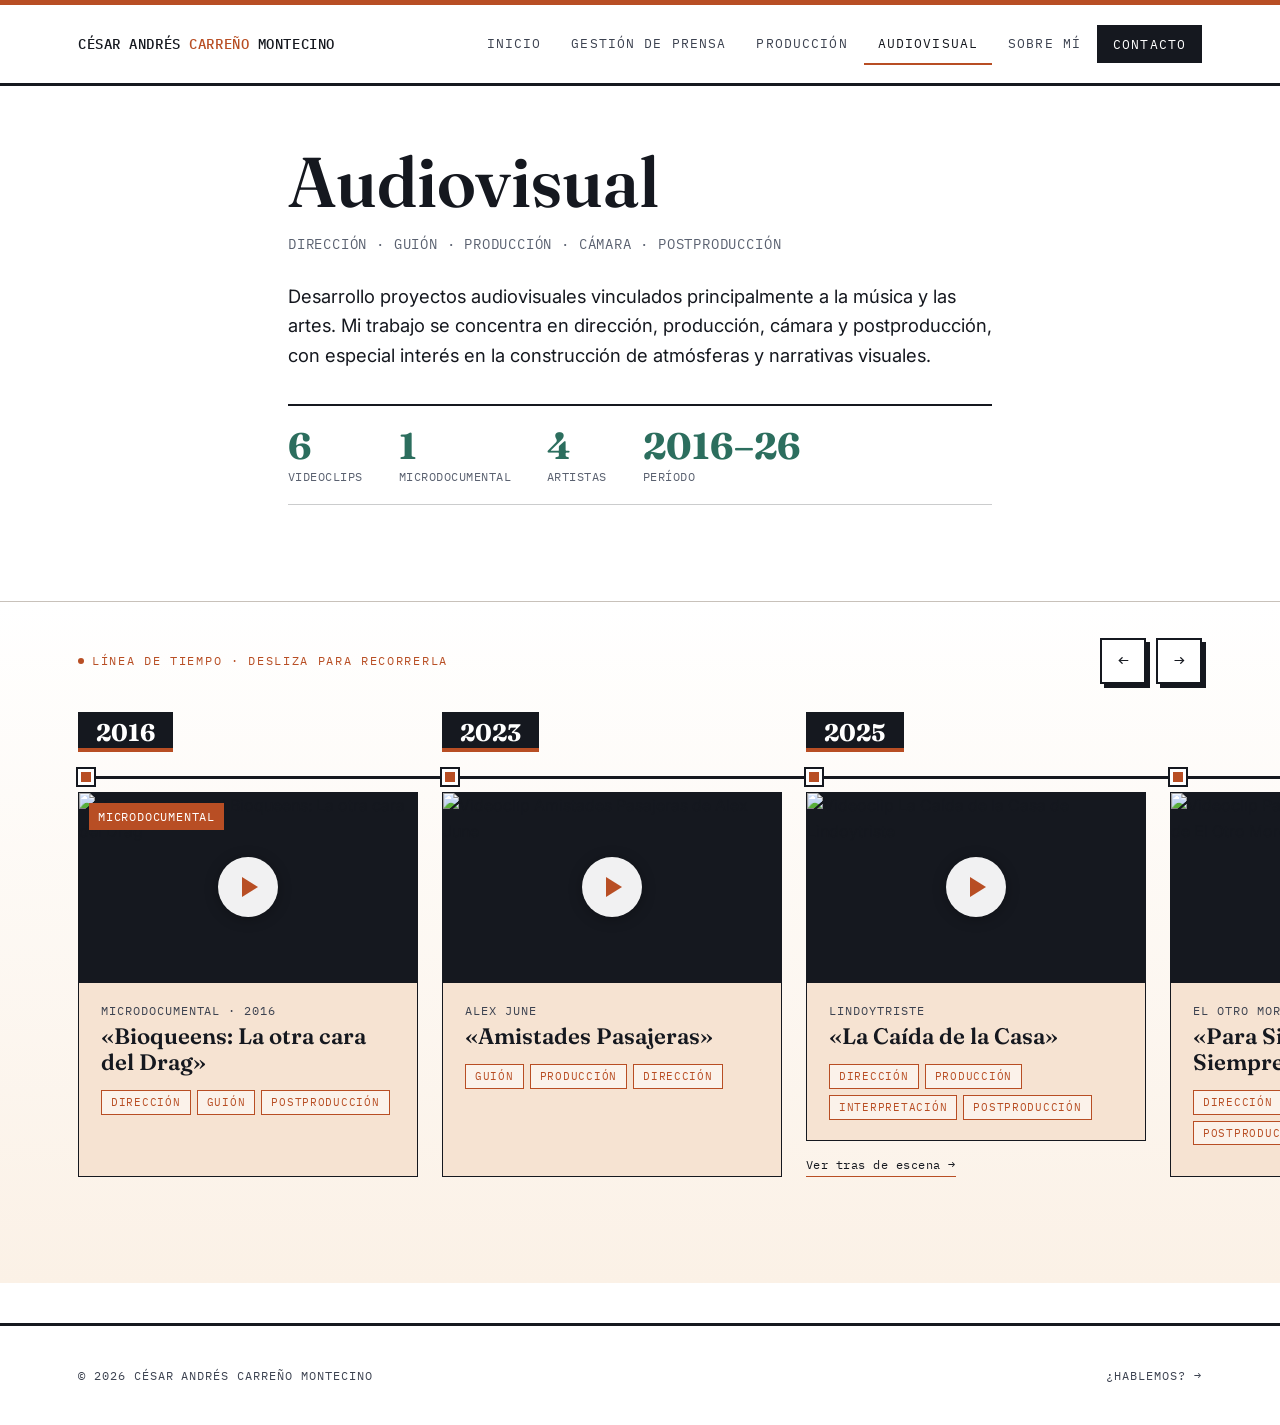
==== commit 15f8196b: "Audiovisual: Bioqueens al inicio y línea de tiempo horizontal deslizable Co-Authored-By: Claude Sonn" ====
--- a/audiovisual.html
+++ b/audiovisual.html
@@ -4,7 +4,7 @@
 <meta charset="UTF-8">
 <meta name="viewport" content="width=device-width, initial-scale=1.0">
 <title>Audiovisual | César Andrés Carreño Montecino</title>
-<meta name="description" content="Dirección, producción, cámara y postproducción de videoclips musicales para Alex June, Lindoytriste, El Otro Moreno y Dani Seguel.">
+<meta name="description" content="Dirección, guión, producción, cámara y postproducción: microdocumental Bioqueens y videoclips para Alex June, Lindoytriste, El Otro Moreno y Dani Seguel.">
 <link rel="canonical" href="https://cesar-carreno-portafolio.vercel.app/audiovisual">
 <meta property="og:type" content="website">
 <meta property="og:title" content="Audiovisual | César Andrés Carreño Montecino">
@@ -15,7 +15,7 @@
 <meta property="og:locale" content="es_CL">
 <meta property="og:site_name" content="César Andrés Carreño Montecino">
 <meta name="twitter:title" content="Audiovisual | César Andrés Carreño Montecino">
-<meta name="twitter:description" content="Dirección, producción, cámara y postproducción de videoclips musicales para Alex June, Lindoytriste, El Otro Moreno y Dani Seguel.">
+<meta name="twitter:description" content="Dirección, guión, producción, cámara y postproducción: microdocumental Bioqueens y videoclips para Alex June, Lindoytriste, El Otro Moreno y Dani Seguel.">
 <meta name="twitter:image" content="https://cesar-carreno-portafolio.vercel.app/images/el-otro-moreno.jpg">
 <meta name="author" content="César Andrés Carreño Montecino">
 <meta name="theme-color" content="#FFFFFF">
@@ -44,25 +44,48 @@
   <section class="tight">
     <div class="wrap section-head">
       <h1>Audiovisual</h1>
-      <p class="subtitle">Dirección · Producción · Cámara · Postproducción</p>
+      <p class="subtitle">Dirección · Guión · Producción · Cámara · Postproducción</p>
       <p class="lede" style="margin-top:26px;">Desarrollo proyectos audiovisuales vinculados principalmente a la música y las artes. Mi trabajo se concentra en dirección, producción, cámara y postproducción, con especial interés en la construcción de atmósferas y narrativas visuales.</p>
       <div class="av-stats">
         <div><span class="stat">6</span><span class="stat-label">Videoclips</span></div>
+        <div><span class="stat">1</span><span class="stat-label">Microdocumental</span></div>
         <div><span class="stat">4</span><span class="stat-label">Artistas</span></div>
-        <div><span class="stat">2023–26</span><span class="stat-label">Período</span></div>
+        <div><span class="stat">2016–26</span><span class="stat-label">Período</span></div>
       </div>
     </div>
   </section>
 
-  <section class="tight" style="padding-top:0;">
-    <div class="wrap">
-      <ol class="av-timeline" aria-label="Videoclips en orden cronológico, del más antiguo al más reciente">
-
-        <li class="av-year"><time datetime="2023">2023</time></li>
-
-        <li class="av-item is-left">
-          <span class="av-dot" aria-hidden="true"></span>
-          <article class="av-card">
+  <section class="avh" aria-label="Línea de tiempo de trabajos audiovisuales">
+    <div class="wrap avh-bar">
+      <span class="eyebrow">Línea de tiempo · desliza para recorrerla</span>
+      <div class="avh-nav">
+        <button type="button" class="avh-btn" data-dir="-1" aria-label="Anterior">&larr;</button>
+        <button type="button" class="avh-btn" data-dir="1" aria-label="Siguiente">&rarr;</button>
+      </div>
+    </div>
+    <div class="avh-scroller" tabindex="0" aria-label="Trabajos audiovisuales, del más antiguo al más reciente">
+      <ol class="avh-track" role="list">
+        <li class="avh-item" role="listitem">
+          <time class="avh-year" datetime="2016">2016</time>
+          <span class="avh-dot" aria-hidden="true"></span>
+          <article class="avh-card">
+            <a class="video-card" href="https://www.youtube.com/watch?v=RGPUVEYkfY4&t=2s" target="_blank" rel="noopener noreferrer">
+              <div class="video-thumb">
+                <img src="https://img.youtube.com/vi/RGPUVEYkfY4/hqdefault.jpg" alt="Microdocumental Bioqueens: La otra cara del Drag" loading="lazy">
+                <span class="play"><span>Reproducir</span></span><span class="avh-badge">Microdocumental</span>
+              </div>
+              <div class="video-info">
+                <span class="byline">Microdocumental · 2016</span>
+                <h4>«Bioqueens: La otra cara del Drag»</h4>
+                <ul class="av-roles"><li>Dirección</li><li>Guión</li><li>Postproducción</li></ul>
+              </div>
+            </a>
+          </article>
+        </li>
+        <li class="avh-item" role="listitem">
+          <time class="avh-year" datetime="2023">2023</time>
+          <span class="avh-dot" aria-hidden="true"></span>
+          <article class="avh-card">
             <a class="video-card" href="https://www.youtube.com/watch?v=8eD91YJhieY" target="_blank" rel="noopener noreferrer">
               <div class="video-thumb">
                 <img src="https://img.youtube.com/vi/8eD91YJhieY/hqdefault.jpg" alt="Videoclip Amistades Pasajeras de Alex June" loading="lazy">
@@ -71,21 +94,15 @@
               <div class="video-info">
                 <span class="byline">Alex June</span>
                 <h4>«Amistades Pasajeras»</h4>
-                <ul class="av-roles">
-                  <li>Guión</li>
-                  <li>Producción</li>
-                  <li>Dirección</li>
-                </ul>
-              </div>
-            </a>
-          </article>
-        </li>
-
-        <li class="av-year"><time datetime="2025">2025</time></li>
-
-        <li class="av-item is-right">
-          <span class="av-dot" aria-hidden="true"></span>
-          <article class="av-card">
+                <ul class="av-roles"><li>Guión</li><li>Producción</li><li>Dirección</li></ul>
+              </div>
+            </a>
+          </article>
+        </li>
+        <li class="avh-item" role="listitem">
+          <time class="avh-year" datetime="2025">2025</time>
+          <span class="avh-dot" aria-hidden="true"></span>
+          <article class="avh-card">
             <a class="video-card" href="https://www.youtube.com/watch?v=Nj5y1FBvn6Q" target="_blank" rel="noopener noreferrer">
               <div class="video-thumb">
                 <img src="https://img.youtube.com/vi/Nj5y1FBvn6Q/hqdefault.jpg" alt="Videoclip La Caída de la Casa de Lindoytriste" loading="lazy">
@@ -94,23 +111,16 @@
               <div class="video-info">
                 <span class="byline">Lindoytriste</span>
                 <h4>«La Caída de la Casa»</h4>
-                <ul class="av-roles">
-                  <li>Dirección</li>
-                  <li>Producción</li>
-                  <li>Interpretación</li>
-                  <li>Postproducción</li>
-                </ul>
-              </div>
-            </a>
-            <div class="video-extra">
-              <a href="https://www.youtube.com/watch?v=vmh6EcjZoqQ" target="_blank" rel="noopener noreferrer">Ver tras de escena →</a>
-            </div>
-          </article>
-        </li>
-
-        <li class="av-item is-left">
-          <span class="av-dot" aria-hidden="true"></span>
-          <article class="av-card">
+                <ul class="av-roles"><li>Dirección</li><li>Producción</li><li>Interpretación</li><li>Postproducción</li></ul>
+              </div>
+            </a>
+            <div class="video-extra"><a href="https://www.youtube.com/watch?v=vmh6EcjZoqQ" target="_blank" rel="noopener noreferrer">Ver tras de escena →</a></div>
+          </article>
+        </li>
+        <li class="avh-item" role="listitem">
+          <span class="avh-year avh-year-empty" aria-hidden="true"></span>
+          <span class="avh-dot" aria-hidden="true"></span>
+          <article class="avh-card">
             <a class="video-card" href="https://www.youtube.com/watch?v=SeJQJu-S7PA" target="_blank" rel="noopener noreferrer">
               <div class="video-thumb">
                 <img src="https://img.youtube.com/vi/SeJQJu-S7PA/hqdefault.jpg" alt="Videoclip Para Siempre es Para Siempre de El Otro Moreno" loading="lazy">
@@ -119,19 +129,15 @@
               <div class="video-info">
                 <span class="byline">El Otro Moreno</span>
                 <h4>«Para Siempre es Para Siempre»</h4>
-                <ul class="av-roles">
-                  <li>Dirección</li>
-                  <li>Cámara</li>
-                  <li>Postproducción</li>
-                </ul>
-              </div>
-            </a>
-          </article>
-        </li>
-
-        <li class="av-item is-right">
-          <span class="av-dot" aria-hidden="true"></span>
-          <article class="av-card">
+                <ul class="av-roles"><li>Dirección</li><li>Cámara</li><li>Postproducción</li></ul>
+              </div>
+            </a>
+          </article>
+        </li>
+        <li class="avh-item" role="listitem">
+          <span class="avh-year avh-year-empty" aria-hidden="true"></span>
+          <span class="avh-dot" aria-hidden="true"></span>
+          <article class="avh-card">
             <a class="video-card" href="https://www.youtube.com/watch?v=ylb5lRJeIGQ" target="_blank" rel="noopener noreferrer">
               <div class="video-thumb">
                 <img src="https://img.youtube.com/vi/ylb5lRJeIGQ/hqdefault.jpg" alt="Videoclip Se va la vida de Dani Seguel" loading="lazy">
@@ -140,21 +146,15 @@
               <div class="video-info">
                 <span class="byline">Dani Seguel</span>
                 <h4>«Se va la vida»</h4>
-                <ul class="av-roles">
-                  <li>Dirección</li>
-                  <li>Cámara</li>
-                  <li>Postproducción</li>
-                </ul>
-              </div>
-            </a>
-          </article>
-        </li>
-
-        <li class="av-year"><time datetime="2026">2026</time></li>
-
-        <li class="av-item is-left">
-          <span class="av-dot" aria-hidden="true"></span>
-          <article class="av-card">
+                <ul class="av-roles"><li>Dirección</li><li>Cámara</li><li>Postproducción</li></ul>
+              </div>
+            </a>
+          </article>
+        </li>
+        <li class="avh-item" role="listitem">
+          <time class="avh-year" datetime="2026">2026</time>
+          <span class="avh-dot" aria-hidden="true"></span>
+          <article class="avh-card">
             <a class="video-card" href="https://www.youtube.com/watch?v=xU6xwMFuQWM" target="_blank" rel="noopener noreferrer">
               <div class="video-thumb">
                 <img src="https://img.youtube.com/vi/xU6xwMFuQWM/hqdefault.jpg" alt="Videoclip Tiro al Blanco de Lindoytriste" loading="lazy">
@@ -163,20 +163,15 @@
               <div class="video-info">
                 <span class="byline">Lindoytriste</span>
                 <h4>«Tiro al Blanco»</h4>
-                <ul class="av-roles">
-                  <li>Dirección</li>
-                  <li>Producción</li>
-                  <li>Interpretación</li>
-                  <li>Postproducción</li>
-                </ul>
-              </div>
-            </a>
-          </article>
-        </li>
-
-        <li class="av-item is-right">
-          <span class="av-dot" aria-hidden="true"></span>
-          <article class="av-card">
+                <ul class="av-roles"><li>Dirección</li><li>Producción</li><li>Interpretación</li><li>Postproducción</li></ul>
+              </div>
+            </a>
+          </article>
+        </li>
+        <li class="avh-item" role="listitem">
+          <span class="avh-year avh-year-empty" aria-hidden="true"></span>
+          <span class="avh-dot" aria-hidden="true"></span>
+          <article class="avh-card">
             <a class="video-card" href="https://www.youtube.com/watch?v=T8_iQDiPiyE" target="_blank" rel="noopener noreferrer">
               <div class="video-thumb">
                 <img src="https://img.youtube.com/vi/T8_iQDiPiyE/hqdefault.jpg" alt="Videoclip Pirámide de Lindoytriste" loading="lazy">
@@ -185,16 +180,11 @@
               <div class="video-info">
                 <span class="byline">Lindoytriste</span>
                 <h4>«Pirámide»</h4>
-                <ul class="av-roles">
-                  <li>Dirección</li>
-                  <li>Postproducción</li>
-                  <li>Interpretación</li>
-                </ul>
-              </div>
-            </a>
-          </article>
-        </li>
-
+                <ul class="av-roles"><li>Dirección</li><li>Postproducción</li><li>Interpretación</li></ul>
+              </div>
+            </a>
+          </article>
+        </li>
       </ol>
     </div>
   </section>
--- a/styles.css
+++ b/styles.css
@@ -738,3 +738,228 @@
 @media (prefers-reduced-motion: reduce){
   .disclosure::details-content{transition:none;}
 }
+
+/* -------- Prueba de resultados v2 -------- */
+.proof-grid{display:grid;grid-template-columns:auto 1fr;gap:48px;align-items:center;}
+.proof-stat{border-left:3px solid var(--red);padding-left:20px;}
+.proof-stat .stat{font-size:clamp(2.6rem,5vw,3.6rem);margin:0 0 6px;}
+.proof-stat .stat-label{margin:0;}
+.proof-media{margin:0;}
+.proof-media p{margin:6px 0 0;font-family:var(--display);font-weight:600;font-size:clamp(1rem,1.6vw,1.2rem);line-height:1.55;color:var(--ink);}
+.proof-media em{font-style:italic;font-weight:500;color:var(--ink-soft);}
+@media (max-width:760px){.proof-grid{grid-template-columns:1fr;gap:22px;}}
+
+/* -------- Gestión de prensa v3: franja superior y burbujas -------- */
+section.band.band-top{margin-top:0;border-top:0;border-bottom:5px solid var(--red);padding:56px 0 58px;}
+.band-top .band-head h1{color:var(--paper);margin:10px 0 0;font-size:clamp(2rem,4.6vw,3.4rem);max-width:none;}
+.band-top .marquee{gap:12px;}
+.band-top .marquee-track li{font-size:clamp(.95rem,1.7vw,1.3rem);}
+.marquee-row:nth-child(4) .marquee-track{animation-name:marquee-right;animation-duration:125s;}
+.marquee-row:nth-child(3) .marquee-track{animation-duration:135s;}
+.marquee-row:nth-child(2) .marquee-track{animation-duration:110s;}
+.marquee-row:nth-child(1) .marquee-track{animation-duration:120s;}
+.marquee-row:nth-child(4) .marquee-track li{color:#F6E3D2;font-style:italic;}
+section.press{padding:56px 0 8px;}
+.press-text p{font-size:1.08rem;line-height:1.7;}
+
+section.pubs-stage{
+  padding:72px 0 88px;margin-top:40px;position:relative;overflow:hidden;
+  background:
+    radial-gradient(circle at 12% 18%,rgba(184,78,36,.13) 0,transparent 38%),
+    radial-gradient(circle at 88% 70%,rgba(44,110,94,.14) 0,transparent 40%),
+    linear-gradient(180deg,#fff 0,#FBF1E6 100%);
+  border-top:1px solid var(--line-strong);
+}
+.pubs-head{max-width:640px;margin-bottom:34px;}
+.pubs-head h2{margin:10px 0 10px;}
+.pubs-head p{margin:0;color:var(--ink-soft);}
+.bubbles{list-style:none;margin:0;padding:10px 0;display:flex;flex-wrap:wrap;justify-content:center;gap:22px 18px;}
+.bubbles li{--t:7s;--d:0s;animation:bubble-float var(--t) ease-in-out var(--d) infinite;}
+.bubble{
+  display:flex;align-items:center;justify-content:center;text-align:center;text-decoration:none;
+  font-family:var(--mono);font-weight:500;font-size:12.5px;letter-spacing:.07em;text-transform:uppercase;
+  width:var(--s,158px);height:var(--s,158px);padding:18px;border-radius:50%;line-height:1.35;
+  color:var(--paper);background:var(--ink);border:3px solid var(--ink);
+  box-shadow:0 14px 26px -12px rgba(21,24,31,.45);
+  transition:transform .25s ease,box-shadow .25s ease,background .25s ease,color .25s ease;
+}
+.bubble::after{content:"\2197";margin-left:6px;color:#F0C9B3;}
+.bubble:hover,.bubble:focus-visible{transform:scale(1.12);box-shadow:0 20px 34px -12px rgba(21,24,31,.55);}
+.bubbles li:nth-child(4n+1) .bubble{background:var(--red);border-color:var(--red);}
+.bubbles li:nth-child(4n+2) .bubble{background:var(--ink);}
+.bubbles li:nth-child(4n+3) .bubble{background:var(--green);border-color:var(--green);}
+.bubbles li:nth-child(4n) .bubble{background:var(--panel);border-color:var(--ink);color:var(--ink);}
+.bubbles li:nth-child(4n) .bubble::after{color:var(--red);}
+.bubbles li:nth-child(3n){--s:184px;}
+.bubbles li:nth-child(5n){--s:140px;}
+.bubbles li:nth-child(2n){--t:8.5s;--d:-2s;}
+.bubbles li:nth-child(3n){--t:10s;--d:-4s;}
+.bubbles li:nth-child(5n){--t:6.5s;--d:-1s;}
+.bubbles li:nth-child(7n){--t:9s;--d:-5s;}
+.bubbles li:hover{animation-play-state:paused;}
+@keyframes bubble-float{
+  0%,100%{transform:translate(0,0);}
+  33%{transform:translate(6px,-12px);}
+  66%{transform:translate(-6px,-5px);}
+}
+@media (max-width:640px){
+  .bubbles{gap:14px 10px;}
+  .bubble{padding:12px;font-size:10.5px;--s:112px;width:var(--sm,112px);height:var(--sm,112px);}
+  .bubbles li:nth-child(3n){--sm:132px;}
+  .bubbles li:nth-child(5n){--sm:100px;}
+  .bubbles li:nth-child(3n) .bubble,.bubbles li:nth-child(5n) .bubble{width:var(--sm);height:var(--sm);}
+}
+@media (prefers-reduced-motion: reduce){.bubbles li{animation:none;}}
+
+/* ===================== PRODUCCIÓN (rediseño) ===================== */
+.pr-hero{
+  position:relative;color:var(--paper);padding:92px 0 80px;min-height:480px;display:flex;align-items:flex-end;
+  background:
+    linear-gradient(90deg,rgba(21,24,31,.93) 0%,rgba(21,24,31,.78) 45%,rgba(21,24,31,.28) 100%),
+    url('/images/produccion-header.webp') center 35%/cover no-repeat;
+  border-bottom:5px solid var(--red);
+}
+section.pr-hero{padding:92px 0 80px;}
+.pr-hero-inner{width:100%;}
+.pr-hero h1{color:var(--paper);margin:0;font-size:clamp(3rem,8vw,6rem);line-height:.95;}
+.pr-sub{font-family:var(--mono);font-size:13.5px;letter-spacing:.07em;text-transform:uppercase;color:#F0C9B3;margin:18px 0 0;}
+.pr-lede{max-width:62ch;font-size:1.12rem;color:#E9ECF1;margin:22px 0 24px;}
+.pr-chips,.pr-tags{list-style:none;margin:0;padding:0;display:flex;flex-wrap:wrap;gap:8px;}
+.pr-chips li{font-family:var(--mono);font-size:12px;letter-spacing:.06em;text-transform:uppercase;padding:7px 12px 6px;border:1px solid rgba(255,255,255,.55);color:var(--paper);background:rgba(21,24,31,.35);}
+.pr-tags li{font-family:var(--mono);font-size:12px;letter-spacing:.06em;text-transform:uppercase;padding:6px 11px 5px;background:var(--red);color:var(--paper);}
+
+section.pr-block{padding:88px 0;position:relative;overflow:hidden;}
+.pr-grid{display:grid;grid-template-columns:1.05fr 1fr;gap:64px;align-items:center;}
+.pr-text h2{font-size:clamp(2rem,4.2vw,3.2rem);margin:6px 0 14px;}
+.pr-text p{font-size:1.08rem;}
+.pr-tags{margin:6px 0 24px;}
+.pr-num{
+  display:block;font-family:var(--display);font-weight:700;font-size:clamp(3.4rem,7vw,5.4rem);line-height:.9;
+  color:transparent;-webkit-text-stroke:1.5px var(--red);
+}
+.pr-actions{display:flex;flex-wrap:wrap;gap:14px;}
+.pr-btn{
+  display:inline-flex;align-items:center;gap:10px;text-decoration:none;
+  font-family:var(--mono);font-size:12.5px;font-weight:500;letter-spacing:.07em;text-transform:uppercase;
+  background:var(--red);color:var(--paper);border:2px solid var(--ink);padding:14px 18px;
+  box-shadow:5px 5px 0 var(--ink);
+  transition:transform .15s ease,box-shadow .15s ease,background .15s ease;
+}
+.pr-btn::after{content:"\2197";font-size:1.05em;}
+.pr-btn:hover,.pr-btn:focus-visible{transform:translate(-2px,-2px);box-shadow:7px 7px 0 var(--ink);background:var(--green);}
+.pr-btn-alt{background:var(--paper);color:var(--ink);}
+.pr-btn-alt:hover,.pr-btn-alt:focus-visible{background:var(--ink);color:var(--paper);}
+
+/* 01 Feria Pop */
+.pr-feria{
+  color:var(--paper);
+  background:linear-gradient(90deg,rgba(21,24,31,.92) 0%,rgba(21,24,31,.7) 100%),url('/images/feria-pop-main.webp') center/cover no-repeat;
+}
+.pr-feria .pr-text h2{color:var(--paper);}
+.pr-feria .pr-text p{color:#E9ECF1;}
+.pr-feria .pr-btn{border-color:var(--paper);box-shadow:5px 5px 0 var(--paper);}
+.pr-feria .pr-btn:hover{box-shadow:7px 7px 0 var(--paper);}
+.pr-feria .pr-btn-alt{background:var(--paper);color:var(--ink);}
+.pr-feria .pr-btn-alt:hover{background:var(--green);color:var(--paper);}
+.pr-posters{position:relative;min-height:470px;}
+.pr-poster{position:absolute;width:min(300px,56%);border:6px solid var(--paper);box-shadow:0 22px 40px -14px rgba(0,0,0,.7);transition:transform .25s ease;}
+.pr-poster.p1{left:2%;top:0;transform:rotate(-5deg);}
+.pr-poster.p2{right:2%;top:60px;transform:rotate(4deg);z-index:2;}
+.pr-poster:hover{transform:rotate(0) scale(1.05);z-index:3;}
+
+/* 02 El Otro Moreno */
+.pr-moreno{background:var(--panel);}
+.pr-grid-video{grid-template-columns:1.25fr 1fr;}
+.pr-media{position:relative;padding-bottom:70px;}
+.yt-lite{position:relative;aspect-ratio:16/9;background:var(--ink);border:2px solid var(--ink);box-shadow:10px 10px 0 var(--ink);}
+.yt-play{all:unset;cursor:pointer;display:block;position:absolute;inset:0;}
+.yt-play img{width:100%;height:100%;object-fit:cover;border:0;transition:transform .35s ease,filter .35s ease;}
+.yt-play:hover img{transform:scale(1.04);filter:brightness(.85);}
+.yt-btn{position:absolute;left:50%;top:50%;width:84px;height:84px;margin:-42px 0 0 -42px;border-radius:50%;background:var(--red);border:3px solid var(--paper);box-shadow:0 8px 24px rgba(0,0,0,.4);transition:transform .2s ease;}
+.yt-btn::before{content:"";position:absolute;left:50%;top:50%;margin:-14px 0 0 -9px;border-style:solid;border-width:14px 0 14px 24px;border-color:transparent transparent transparent var(--paper);}
+.yt-play:hover .yt-btn,.yt-play:focus-visible .yt-btn{transform:scale(1.12);}
+.yt-lite iframe{position:absolute;inset:0;width:100%;height:100%;border:0;}
+.pr-snap{position:absolute;right:-18px;bottom:0;width:46%;border:6px solid var(--paper);box-shadow:0 18px 34px -12px rgba(21,24,31,.6);transform:rotate(3deg);}
+.pr-mini{display:flex;gap:20px;align-items:flex-end;}
+.pr-mini img{width:128px;border:4px solid var(--paper);box-shadow:5px 5px 0 var(--ink);}
+
+/* 03 Dani Seguel */
+.pr-dani{background:linear-gradient(180deg,#fff 0,#FBF1E6 100%);}
+.pr-grid-ig{grid-template-columns:1.1fr 1fr;align-items:start;}
+.pr-duo{display:flex;gap:18px;align-items:flex-start;margin-top:6px;}
+.pr-photo{width:42%;border:5px solid var(--paper);box-shadow:8px 8px 0 var(--green);transform:rotate(-2deg);}
+.pr-afiche{width:42%;border:5px solid var(--paper);box-shadow:8px 8px 0 var(--red);transform:rotate(2.5deg);margin-top:26px;}
+.pr-ig{display:flex;flex-direction:column;align-items:center;gap:18px;}
+.ig-embed{width:100%;max-width:420px;height:640px;border:2px solid var(--ink);background:#fff;box-shadow:10px 10px 0 var(--ink);}
+
+/* 04 Lollapalooza */
+.pr-lolla{color:var(--paper);background:var(--ink);padding:0 !important;display:grid;grid-template-columns:1fr 1fr;min-height:520px;}
+.pr-lolla-inner{padding:88px 28px 88px 0;max-width:calc(var(--max)/2 + 28px);margin-left:auto;width:100%;}
+.pr-lolla .pr-text h2{color:var(--paper);}
+.pr-lolla .pr-text p{color:#E9ECF1;}
+.pr-lolla-img{width:100%;height:100%;object-fit:cover;border:0 !important;min-height:360px;}
+
+@media (max-width:900px){
+  .pr-hero{padding:72px 0 56px;min-height:420px;background:linear-gradient(0deg,rgba(21,24,31,.94) 0%,rgba(21,24,31,.7) 60%,rgba(21,24,31,.4) 100%),url('/images/produccion-header.webp') 70% 35%/cover no-repeat;}
+  section.pr-block{padding:64px 0;}
+  .pr-grid,.pr-grid-video,.pr-grid-ig{grid-template-columns:1fr;gap:44px;}
+  .pr-posters{min-height:430px;max-width:520px;margin:0 auto;width:100%;}
+  .pr-media{padding-bottom:54px;}
+  .pr-snap{right:-6px;}
+  .pr-lolla{grid-template-columns:1fr;}
+  .pr-lolla-inner{padding:64px 28px 40px;max-width:none;}
+  .pr-lolla-img{height:320px;}
+}
+@media (max-width:480px){
+  .pr-poster{width:58%;}
+  .pr-posters{min-height:390px;}
+  .pr-btn{padding:12px 14px;font-size:12px;}
+  .ig-embed{height:700px;box-shadow:6px 6px 0 var(--ink);}
+  .yt-lite{box-shadow:6px 6px 0 var(--ink);}
+  .pr-mini img{width:104px;}
+}
+
+/* ===================== AUDIOVISUAL: línea de tiempo horizontal ===================== */
+.avh{padding:8px 0 72px;background:linear-gradient(180deg,#fff 0,#FBF1E6 100%);border-top:1px solid var(--line-strong);padding-top:36px;}
+.avh-bar{display:flex;align-items:center;justify-content:space-between;gap:16px;margin-bottom:22px;}
+.avh-bar .eyebrow{margin:0;}
+.avh-nav{display:flex;gap:10px;}
+.avh-btn{
+  width:46px;height:46px;border:2px solid var(--ink);background:var(--paper);color:var(--ink);cursor:pointer;
+  font-family:var(--mono);font-size:18px;box-shadow:4px 4px 0 var(--ink);
+  transition:transform .15s ease,box-shadow .15s ease,background .15s ease,color .15s ease;
+}
+.avh-btn:hover,.avh-btn:focus-visible{background:var(--red);color:var(--paper);transform:translate(-2px,-2px);box-shadow:6px 6px 0 var(--ink);}
+.avh-scroller{
+  overflow-x:auto;overscroll-behavior-x:contain;scroll-snap-type:x proximity;
+  padding:6px max(28px,calc((100vw - var(--max))/2 + 28px)) 34px;
+  scrollbar-color:var(--ink) transparent;scrollbar-width:thin;cursor:grab;
+}
+.avh-scroller.dragging{cursor:grabbing;scroll-snap-type:none;user-select:none;}
+.avh-track{list-style:none;margin:0;padding:0;display:flex;gap:24px;width:max-content;position:relative;}
+.avh-track::before{content:"";position:absolute;left:0;right:0;top:64px;height:3px;background:var(--ink);}
+.avh-item{position:relative;width:340px;flex:none;scroll-snap-align:start;padding-top:0;}
+.avh-year{
+  display:inline-block;height:40px;margin-bottom:14px;
+  font-family:var(--display);font-weight:700;font-size:1.5rem;line-height:1;
+  background:var(--ink);color:var(--paper);padding:9px 18px 0;border-bottom:4px solid var(--red);position:relative;z-index:2;
+}
+.avh-year-empty{background:none;border:0;padding:0;}
+.avh-dot{display:block;position:absolute;left:0;top:57px;width:16px;height:16px;background:var(--red);border:3px solid var(--paper);box-shadow:0 0 0 2px var(--ink);z-index:2;}
+.avh-card{margin-top:26px;}
+.avh-item .video-card{height:100%;}
+.avh-badge{position:absolute;left:10px;top:10px;background:var(--red);color:var(--paper);font-family:var(--mono);font-size:11.5px;letter-spacing:.07em;text-transform:uppercase;padding:5px 9px 4px;z-index:2;}
+@media (max-width:640px){
+  .avh-item{width:82vw;max-width:340px;}
+  .avh-scroller{padding-left:20px;padding-right:20px;}
+  .avh-btn{width:42px;height:42px;}
+  .avh-bar .eyebrow{font-size:11px;}
+}
+.avh-scroller{scroll-padding-left:max(28px,calc((100vw - var(--max))/2 + 28px));}
+@media (max-width:640px){.avh-scroller{scroll-padding-left:20px;}}
+.avh-item{display:flex;flex-direction:column;}
+.avh-year{align-self:flex-start;}
+.avh-card{flex:1;display:flex;flex-direction:column;}
+.avh-card .video-card{flex:1;}
+.av-stats{grid-template-columns:repeat(4,auto);justify-content:start;gap:36px;}
+@media (max-width:520px){.av-stats{grid-template-columns:repeat(2,1fr);gap:18px 12px;}}
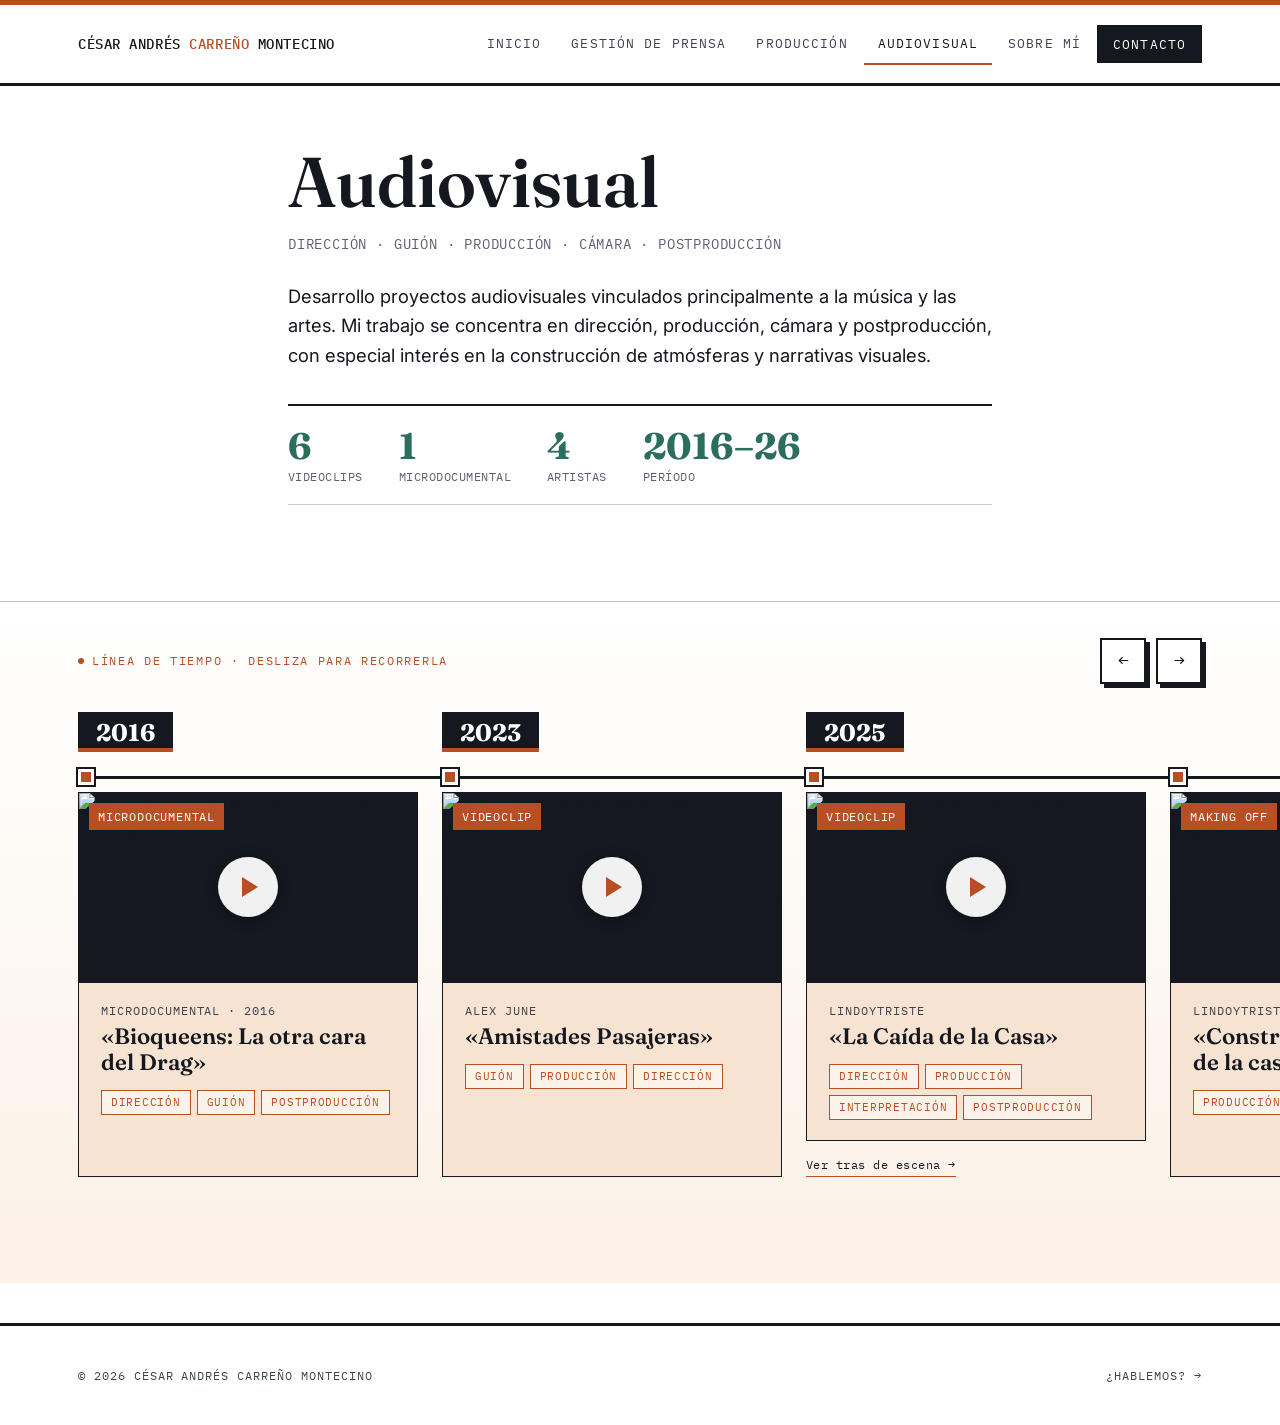
==== commit bdfc0b60: "Audiovisual: etiqueta VIDEOCLIP en los videoclips y nuevo making off de Lindoytriste Co-Authored-By:" ====
--- a/audiovisual.html
+++ b/audiovisual.html
@@ -89,7 +89,7 @@
             <a class="video-card" href="https://www.youtube.com/watch?v=8eD91YJhieY" target="_blank" rel="noopener noreferrer">
               <div class="video-thumb">
                 <img src="https://img.youtube.com/vi/8eD91YJhieY/hqdefault.jpg" alt="Videoclip Amistades Pasajeras de Alex June" loading="lazy">
-                <span class="play"><span>Reproducir</span></span>
+                <span class="play"><span>Reproducir</span></span><span class="avh-badge">Videoclip</span>
               </div>
               <div class="video-info">
                 <span class="byline">Alex June</span>
@@ -106,7 +106,7 @@
             <a class="video-card" href="https://www.youtube.com/watch?v=Nj5y1FBvn6Q" target="_blank" rel="noopener noreferrer">
               <div class="video-thumb">
                 <img src="https://img.youtube.com/vi/Nj5y1FBvn6Q/hqdefault.jpg" alt="Videoclip La Caída de la Casa de Lindoytriste" loading="lazy">
-                <span class="play"><span>Reproducir</span></span>
+                <span class="play"><span>Reproducir</span></span><span class="avh-badge">Videoclip</span>
               </div>
               <div class="video-info">
                 <span class="byline">Lindoytriste</span>
@@ -121,10 +121,27 @@
           <span class="avh-year avh-year-empty" aria-hidden="true"></span>
           <span class="avh-dot" aria-hidden="true"></span>
           <article class="avh-card">
+            <a class="video-card" href="https://www.youtube.com/watch?v=vmh6EcjZoqQ" target="_blank" rel="noopener noreferrer">
+              <div class="video-thumb">
+                <img src="https://img.youtube.com/vi/vmh6EcjZoqQ/hqdefault.jpg" alt="Making off Construyendo La Caída de la casa de Lindoytriste" loading="lazy">
+                <span class="play"><span>Reproducir</span></span><span class="avh-badge">Making off</span>
+              </div>
+              <div class="video-info">
+                <span class="byline">Lindoytriste</span>
+                <h4>«Construyendo La Caída de la casa»</h4>
+                <ul class="av-roles"><li>Producción</li><li>Postproducción</li></ul>
+              </div>
+            </a>
+          </article>
+        </li>
+        <li class="avh-item" role="listitem">
+          <span class="avh-year avh-year-empty" aria-hidden="true"></span>
+          <span class="avh-dot" aria-hidden="true"></span>
+          <article class="avh-card">
             <a class="video-card" href="https://www.youtube.com/watch?v=SeJQJu-S7PA" target="_blank" rel="noopener noreferrer">
               <div class="video-thumb">
                 <img src="https://img.youtube.com/vi/SeJQJu-S7PA/hqdefault.jpg" alt="Videoclip Para Siempre es Para Siempre de El Otro Moreno" loading="lazy">
-                <span class="play"><span>Reproducir</span></span>
+                <span class="play"><span>Reproducir</span></span><span class="avh-badge">Videoclip</span>
               </div>
               <div class="video-info">
                 <span class="byline">El Otro Moreno</span>
@@ -141,7 +158,7 @@
             <a class="video-card" href="https://www.youtube.com/watch?v=ylb5lRJeIGQ" target="_blank" rel="noopener noreferrer">
               <div class="video-thumb">
                 <img src="https://img.youtube.com/vi/ylb5lRJeIGQ/hqdefault.jpg" alt="Videoclip Se va la vida de Dani Seguel" loading="lazy">
-                <span class="play"><span>Reproducir</span></span>
+                <span class="play"><span>Reproducir</span></span><span class="avh-badge">Videoclip</span>
               </div>
               <div class="video-info">
                 <span class="byline">Dani Seguel</span>
@@ -158,7 +175,7 @@
             <a class="video-card" href="https://www.youtube.com/watch?v=xU6xwMFuQWM" target="_blank" rel="noopener noreferrer">
               <div class="video-thumb">
                 <img src="https://img.youtube.com/vi/xU6xwMFuQWM/hqdefault.jpg" alt="Videoclip Tiro al Blanco de Lindoytriste" loading="lazy">
-                <span class="play"><span>Reproducir</span></span>
+                <span class="play"><span>Reproducir</span></span><span class="avh-badge">Videoclip</span>
               </div>
               <div class="video-info">
                 <span class="byline">Lindoytriste</span>
@@ -175,7 +192,7 @@
             <a class="video-card" href="https://www.youtube.com/watch?v=T8_iQDiPiyE" target="_blank" rel="noopener noreferrer">
               <div class="video-thumb">
                 <img src="https://img.youtube.com/vi/T8_iQDiPiyE/hqdefault.jpg" alt="Videoclip Pirámide de Lindoytriste" loading="lazy">
-                <span class="play"><span>Reproducir</span></span>
+                <span class="play"><span>Reproducir</span></span><span class="avh-badge">Videoclip</span>
               </div>
               <div class="video-info">
                 <span class="byline">Lindoytriste</span>
--- a/styles.css
+++ b/styles.css
@@ -188,18 +188,6 @@
 a.inline-link:hover{color:var(--ink);}
 
 .hero{padding:56px 0 72px;}
-.hero-grid{display:grid;grid-template-columns:1.1fr .9fr;gap:56px;align-items:center;}
-.hero-photo-wrap{
-  border:2px solid var(--ink);
-  position:relative;
-}
-.hero-photo-wrap::before{
-  content:"";
-  position:absolute;inset:10px;
-  border:1px solid var(--red);
-  pointer-events:none;
-}
-.hero-photo-wrap img{width:100%;height:100%;object-fit:cover;object-position:30% 25%;aspect-ratio:4/5;}
 .hero-name{margin-top:16px;}
 .hero-role{
   font-family:var(--mono);
@@ -213,11 +201,6 @@
 .hero-value{font-family:var(--body);font-weight:500;font-size:1.05rem;color:var(--green);margin:20px 0;letter-spacing:.01em;}
 .hero-bio{max-width:52ch;}
 .hero .btn-row{margin-top:28px;}
-
-@media (max-width:900px){
-  .hero-grid{grid-template-columns:1fr;gap:36px;}
-  .hero-photo-wrap{max-width:340px;}
-}
 
 .teasers{display:grid;grid-template-columns:repeat(3,1fr);gap:1px;background:var(--ink);border-top:1px solid var(--ink);border-bottom:1px solid var(--ink);}
 .teaser{background:var(--panel);padding:32px 28px;text-decoration:none;color:var(--ink);transition:background .15s ease;}
@@ -662,15 +645,13 @@
 /* -------- Ajustes de portada -------- */
 .hero-name{font-size:clamp(2.1rem,4.3vw,3.5rem);white-space:normal;}
 .hero-name span{white-space:nowrap;}
-.hero-photo-wrap{align-self:start;position:sticky;top:110px;}
-@media (max-width:900px){.hero-photo-wrap{position:relative;top:auto;}}
 section.exp{padding:8px 0 64px;}
 
 /* -------- Portada v3: etiquetas naranjo, desplegables negros, botones al final -------- */
 .hero{padding:56px 0 24px;}
 .hero-role{margin-bottom:18px;}
 .hero-tags li{background:var(--red);border-color:var(--red);color:var(--paper);}
-section.actions{padding:8px 0 72px;}
+section.actions{padding:8px 0 40px;}
 section.actions .disclosure{margin:0 0 12px;}
 .disclosure-solid > summary:active,
 .disclosure-solid > summary:focus-visible{background:var(--red);border-color:var(--red);}
@@ -688,7 +669,7 @@
 section.exp{padding:0;}
 
 /* -------- Prueba de resultados -------- */
-section.proof{padding:36px 0 40px;margin-top:8px;border-top:1px solid var(--line-strong);border-bottom:1px solid var(--line-strong);}
+section.proof{padding:30px 0 32px;margin-top:0;border-top:1px solid var(--line-strong);border-bottom:1px solid var(--line-strong);}
 .proof-stats{list-style:none;margin:0;padding:0;display:grid;grid-template-columns:repeat(3,1fr);gap:28px;}
 .proof-stats li{border-left:3px solid var(--red);padding-left:18px;}
 .proof-stats .stat{font-size:clamp(2.1rem,4vw,3rem);margin:0 0 6px;}
@@ -963,3 +944,132 @@
 .avh-card .video-card{flex:1;}
 .av-stats{grid-template-columns:repeat(4,auto);justify-content:start;gap:36px;}
 @media (max-width:520px){.av-stats{grid-template-columns:repeat(2,1fr);gap:18px 12px;}}
+
+/* ===================== SOBRE MÍ (rediseño) ===================== */
+.sm-hero{padding:72px 0 80px;background:linear-gradient(180deg,#fff 0,#FBF1E6 100%);border-bottom:1px solid var(--line-strong);}
+.sm-hero-grid{display:grid;grid-template-columns:1.15fr .85fr;gap:64px;align-items:center;}
+.sm-intro h1{margin:10px 0 22px;font-size:clamp(3rem,7vw,5rem);line-height:.95;}
+.sm-intro .lede{max-width:60ch;}
+.sm-intro p{max-width:60ch;}
+.sm-quote{font-family:var(--display);font-style:italic;font-weight:500;font-size:1.3rem;line-height:1.35;color:var(--ink) !important;border-left:4px solid var(--red);padding-left:18px;margin:26px 0 28px !important;}
+.sm-photo{margin:0;position:relative;}
+.sm-photo img{width:100%;aspect-ratio:4/5;object-fit:cover;object-position:30% 25%;border:2px solid var(--ink);box-shadow:12px 12px 0 var(--red);}
+.sm-photo figcaption{
+  position:absolute;left:-18px;bottom:26px;background:var(--ink);color:var(--paper);padding:14px 18px;max-width:78%;
+  display:flex;flex-direction:column;gap:4px;border-left:5px solid var(--red);
+}
+.sm-photo figcaption strong{font-family:var(--display);font-size:1.05rem;font-weight:600;}
+.sm-photo figcaption span{font-family:var(--mono);font-size:12px;letter-spacing:.05em;text-transform:uppercase;color:#C9CDD6;}
+
+section.sm-sec{padding:84px 0;}
+.sm-sec h2{margin:10px 0 36px;font-size:clamp(2rem,4.4vw,3.2rem);}
+
+/* Competencias */
+.sm-comp-grid{list-style:none;margin:0;padding:0;display:grid;grid-template-columns:repeat(5,1fr);gap:14px;}
+.sm-comp{background:var(--panel);border:1px solid var(--ink);padding:22px 18px 22px;position:relative;transition:transform .18s ease,box-shadow .18s ease,background .18s ease;}
+.sm-comp:hover{transform:translate(-3px,-3px);box-shadow:6px 6px 0 var(--ink);background:var(--panel-hover);}
+.sm-comp-n{display:block;font-family:var(--display);font-weight:700;font-size:2.4rem;line-height:1;color:transparent;-webkit-text-stroke:1.3px var(--red);margin-bottom:14px;}
+.sm-comp h3{font-size:1.05rem;margin:0 0 8px;line-height:1.2;}
+.sm-comp p{font-size:.9rem;margin:0;color:var(--ink-soft);}
+
+/* Trayectoria: línea central compacta */
+.sm-trayectoria{background:var(--ink);color:var(--paper);}
+.sm-trayectoria h2{color:var(--paper);}
+.sm-trayectoria .eyebrow{color:#F0C9B3;}
+.sm-timeline{list-style:none;margin:0;padding:0;position:relative;display:grid;grid-template-columns:1fr 56px 1fr;}
+.sm-timeline::before{content:"";position:absolute;top:0;bottom:0;left:50%;width:2px;background:rgba(255,255,255,.5);transform:translateX(-1px);}
+.sm-item{grid-column:1 / -1;display:grid;grid-template-columns:1fr 56px 1fr;position:relative;}
+.sm-item + .sm-item{margin-top:-34px;}
+.sm-dot{grid-column:2;grid-row:1;justify-self:center;margin-top:28px;width:16px;height:16px;background:var(--red);border:3px solid var(--ink);box-shadow:0 0 0 2px var(--paper);position:relative;z-index:2;}
+.sm-card{grid-row:1;background:var(--paper);color:var(--ink);padding:18px 22px 20px;border-bottom:4px solid var(--red);max-width:480px;width:100%;}
+.sm-l .sm-card{grid-column:1;justify-self:end;}
+.sm-r .sm-card{grid-column:3;justify-self:start;}
+.sm-card time{font-family:var(--mono);font-size:12.5px;letter-spacing:.08em;color:var(--red);display:block;margin-bottom:6px;}
+.sm-card h3{font-size:1.15rem;margin:0 0 4px;line-height:1.2;}
+.sm-card p{margin:0;font-size:.92rem;color:var(--ink-soft);}
+.sm-item{margin-bottom:34px;}
+
+/* Herramientas */
+.sm-tool-grid{display:grid;grid-template-columns:repeat(3,1fr);gap:18px;}
+.sm-tool{border:1px solid var(--ink);padding:22px;background:var(--paper);}
+.sm-tool h3{font-family:var(--mono);font-size:12.5px;letter-spacing:.08em;text-transform:uppercase;color:var(--green);margin:0 0 14px;font-weight:500;}
+.sm-tool ul{list-style:none;margin:0;padding:0;display:flex;flex-wrap:wrap;gap:8px;}
+.sm-tool li{font-size:.95rem;border:1.5px solid var(--ink);padding:6px 12px;background:var(--panel);transition:background .15s ease,color .15s ease;}
+.sm-tool li:hover{background:var(--red);color:var(--paper);border-color:var(--red);}
+
+@media (max-width:1000px){.sm-comp-grid{grid-template-columns:repeat(2,1fr);}.sm-tool-grid{grid-template-columns:repeat(2,1fr);}}
+@media (max-width:860px){
+  .sm-hero-grid{grid-template-columns:1fr;gap:48px;}
+  .sm-photo{max-width:440px;margin-left:12px;}
+}
+@media (max-width:700px){
+  section.sm-sec{padding:60px 0;}
+  .sm-comp-grid,.sm-tool-grid{grid-template-columns:1fr;}
+  .sm-timeline{grid-template-columns:30px 1fr;}
+  .sm-timeline::before{left:7px;transform:none;}
+  .sm-item{grid-template-columns:30px 1fr;margin-top:0 !important;margin-bottom:18px;}
+  .sm-dot{grid-column:1;justify-self:start;margin-top:22px;}
+  .sm-l .sm-card,.sm-r .sm-card{grid-column:2;justify-self:stretch;max-width:none;}
+}
+
+/* -------- Portada editorial -------- */
+.hero{padding:0 0 28px;}
+.hero-banner{
+  position:relative;overflow:hidden;background:var(--ink);
+  min-height:clamp(480px,64vh,620px);
+  display:flex;align-items:flex-start;
+  padding-bottom:150px;
+}
+.hero-banner::after{
+  content:"";position:absolute;inset:0;pointer-events:none;
+  background:linear-gradient(90deg,rgba(21,24,31,.9) 0%,rgba(21,24,31,.68) 38%,rgba(21,24,31,.12) 78%);
+}
+.hero-banner-img{
+  position:absolute;top:0;left:0;width:116%;max-width:none;height:100%;
+  object-fit:cover;object-position:50% 19%;transform:scaleX(-1);
+}
+.hero-head{position:relative;z-index:1;width:100%;padding-top:44px;}
+.hero-head .eyebrow{
+  display:flex;max-width:clamp(320px,44vw,640px);color:#F0C9B3;padding:10px 0 9px;margin:0 0 30px;
+  border-top:2px solid rgba(255,255,255,.7);border-bottom:1px solid rgba(255,255,255,.3);
+}
+.hero-name{
+  font-size:clamp(2.3rem,6.2vw,5.6rem);line-height:.98;letter-spacing:-.02em;
+  margin:0;white-space:normal;color:var(--paper);
+}
+.hero-name span{display:block;white-space:nowrap;}
+.hero-name span + span{font-style:italic;font-weight:500;}
+.hero-role{font-size:clamp(12px,1.15vw,14px);margin:24px 0 0;padding:0;border:0;max-width:none;color:#E9ECF1;}
+
+.hero-body{display:grid;grid-template-columns:minmax(0,520px) minmax(0,1fr);gap:48px;align-items:start;}
+.hero-card{
+  grid-column:1;grid-row:1;position:relative;z-index:2;margin-top:-110px;
+  background:var(--paper);border-top:5px solid var(--red);padding:34px 36px 0;
+}
+.hero-bio{max-width:none;font-size:1.08rem;line-height:1.7;margin:0;color:var(--ink-soft);}
+.hero-bio::first-letter{
+  font-family:var(--display);font-weight:700;
+  float:left;font-size:4.4em;line-height:.74;
+  padding:.07em .1em 0 0;color:var(--red);
+}
+.hero-body .hero-tags{grid-column:2;grid-row:1;margin:32px 0 0;align-self:start;}
+
+@media (prefers-reduced-motion:no-preference){
+  .hero-banner-img{animation:hero-settle 1.4s cubic-bezier(.2,.7,.2,1) both;}
+  @keyframes hero-settle{from{opacity:0;}to{opacity:1;}}
+}
+
+@media (max-width:900px){
+  .hero{padding-bottom:28px;}
+  .hero-banner{min-height:500px;align-items:flex-end;padding-bottom:0;}
+  .hero-banner::after{background:linear-gradient(0deg,rgba(21,24,31,.92) 0%,rgba(21,24,31,.7) 45%,rgba(21,24,31,.05) 80%);}
+  .hero-banner-img{top:auto;bottom:0;width:100%;height:103%;object-position:20% 14%;}
+  .hero-head{padding-top:0;padding-bottom:32px;}
+  .hero-head .eyebrow{margin-bottom:22px;max-width:none;}
+  .hero-body{grid-template-columns:1fr;gap:0;}
+  .hero-card{grid-column:1;margin-top:0;border-top:0;padding:30px 0 0;}
+  .hero-body .hero-tags{grid-column:1;grid-row:2;margin-top:24px;}
+}
+@media (max-width:520px){
+  .hero-head .eyebrow{font-size:10.5px;letter-spacing:.1em;}
+}
